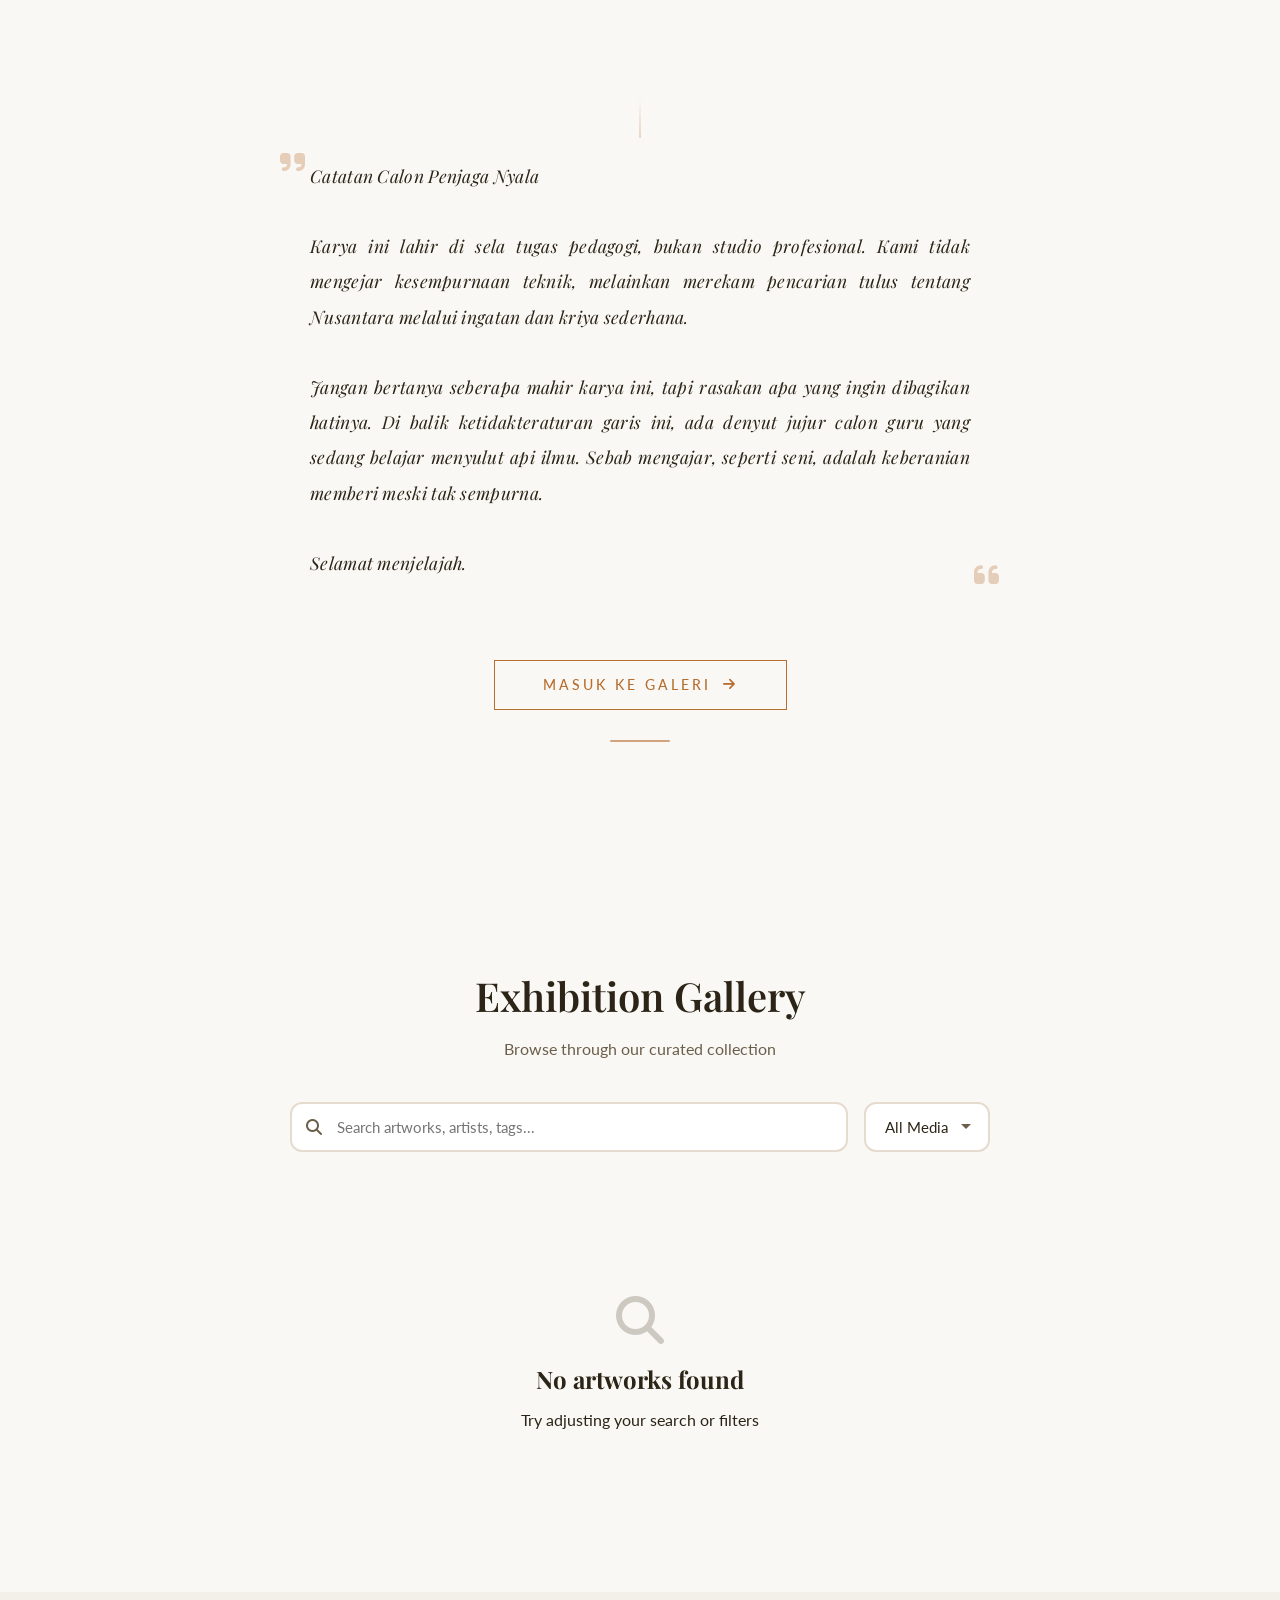
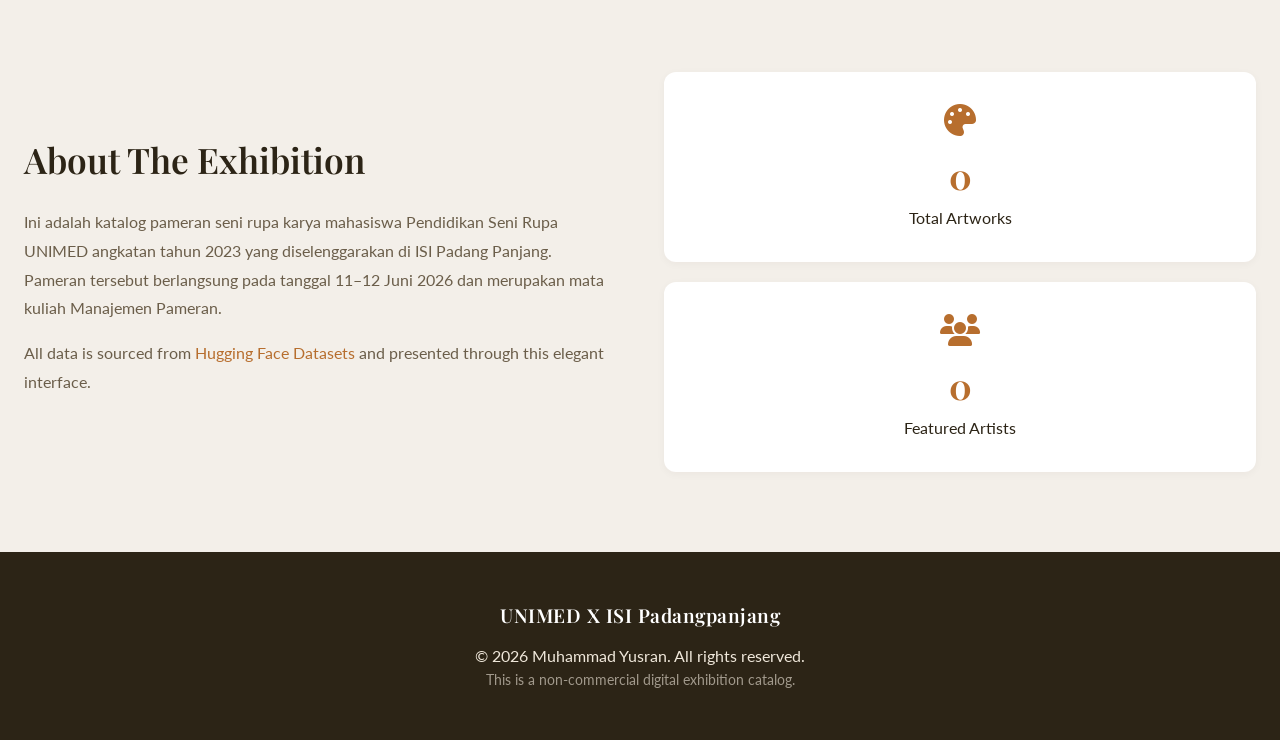
==== index.html @ a600dabd "Update About The Exhibition paragraph" ====
<!DOCTYPE html>
<html lang="id">
<head>
    <meta charset="UTF-8">
    <meta name="viewport" content="width=device-width, initial-scale=1.0">
    <title>Pameran Lukisan — TheKatalog</title>
    <link rel="preconnect" href="https://fonts.googleapis.com">
    <link rel="preconnect" href="https://fonts.gstatic.com" crossorigin>
    <link href="https://fonts.googleapis.com/css2?family=Playfair+Display:wght@400;600;700&family=Lato:wght@300;400;700&display=swap" rel="stylesheet">
    <link rel="stylesheet" href="style.css">
    <link rel="stylesheet" href="https://cdnjs.cloudflare.com/ajax/libs/font-awesome/6.4.0/css/all.min.css">
</head>
<body>
    <!-- Preloader -->
    <div id="preloader">
        <div class="preloader-inner">
            <div class="preloader-quote">
                <i class="fas fa-quote-right quote-icon"></i>
                <p class="preloader-text">Catatan Calon Penjaga Nyala<br><br>
                Karya ini lahir di sela tugas pedagogi, bukan studio profesional. Kami tidak mengejar kesempurnaan teknik, melainkan merekam pencarian tulus tentang Nusantara melalui ingatan dan kriya sederhana.<br><br>
                Jangan bertanya seberapa mahir karya ini, tapi rasakan apa yang ingin dibagikan hatinya. Di balik ketidakteraturan garis ini, ada denyut jujur calon guru yang sedang belajar menyulut api ilmu. Sebab mengajar, seperti seni, adalah keberanian memberi meski tak sempurna.<br><br>
                Selamat menjelajah.</p>
                <i class="fas fa-quote-left quote-icon" style="bottom: -10px; top: auto;"></i>
            </div>
            <button class="preloader-btn" onclick="document.getElementById('preloader').classList.add('fade-out'); setTimeout(() => document.getElementById('preloader').style.display='none', 800);">
                Masuk ke Galeri <i class="fas fa-arrow-right"></i>
            </button>
            <div class="preloader-line"></div>
        </div>
    </div>

    <!-- Navigation -->
    <nav id="navbar">
        <div class="nav-container">
            <div class="logo">
                <span class="logo-text">Katalog Pameran</span>
            </div>
            <div class="nav-links">
                <a href="#gallery" class="nav-link active">Gallery</a>
                <a href="#about" class="nav-link">About</a>
            </div>
        </div>
    </nav>

    <!-- Hero Section -->
    <header class="hero">
        <div class="hero-content">
            <p class="hero-subtitle">Manajemen Pameran UNIMED Angkatan 2023 ke ISI Padang Panjang</p>
            <h1 class="hero-title">Dari Tangan yang Berkarya, Lahir Rasa Nusantara yang Bercerita</h1>
            <p class="hero-description">PAMERAN SENI RUPA</p>
            <div class="hero-stats">
                <div class="hero-stat">
                    <span class="stat-number" id="heroTotal">39</span>
                    <span class="stat-label">Artworks</span>
                </div>
                <div class="hero-stat">
                    <span class="stat-number" id="heroArtists">39</span>
                    <span class="stat-label">Artists</span>
                </div>
            </div>
        </div>
        <div class="scroll-indicator">
            <span>Scroll to Explore</span>
            <i class="fas fa-chevron-down"></i>
        </div>
    </header>

    <!-- Controls Section -->
    <section class="controls-section" id="gallery">
        <div class="container">
            <div class="section-header">
                <h2>Exhibition Gallery</h2>
                <p>Browse through our curated collection</p>
            </div>
            <div class="controls">
                <div class="search-wrapper">
                    <i class="fas fa-search"></i>
                    <input type="text" id="searchInput" placeholder="Search artworks, artists, tags...">
                </div>
                <select id="mediumFilter" class="filter-select">
                    <option value="">All Media</option>
                </select>
            </div>
        </div>
    </section>

    <!-- Gallery Grid -->
    <section class="gallery-section">
        <div class="container">
            <div id="artworkGrid" class="gallery-grid"></div>
            <div id="emptyState" class="empty-state" style="display: none;">
                <i class="fas fa-search"></i>
                <h3>No artworks found</h3>
                <p>Try adjusting your search or filters</p>
            </div>
        </div>
    </section>

    <!-- Modal -->
    <div id="artworkModal" class="modal">
        <div class="modal-inner">
            <button class="modal-close" aria-label="Close modal">
                <i class="fas fa-times"></i>
            </button>
            <div id="modalBody" class="modal-body"></div>
        </div>
    </div>

    <!-- Artist Photo Preview -->
    <div id="artistPhotoModal" class="modal" onclick="closeArtistPhoto()">
        <div class="artist-photo-modal-inner" onclick="event.stopPropagation()">
            <button class="modal-close" onclick="closeArtistPhoto()" aria-label="Close">
                <i class="fas fa-times"></i>
            </button>
            <img id="artistPhotoFull" src="" alt="">
            <p id="artistPhotoName"></p>
        </div>
    </div>

    <!-- About Section -->
    <section id="about" class="about-section">
        <div class="container">
            <div class="about-grid">
                <div class="about-content">
                    <h2>About The Exhibition</h2>
                    <p>Ini adalah katalog pameran seni rupa karya mahasiswa Pendidikan Seni Rupa UNIMED angkatan tahun 2023 yang diselenggarakan di ISI Padang Panjang. Pameran tersebut berlangsung pada tanggal 11–12 Juni 2026 dan merupakan mata kuliah Manajemen Pameran.</p>
                    <p>All data is sourced from <a href="https://huggingface.co/datasets/l0r3ntz/pameran-lukisan" target="_blank">Hugging Face Datasets</a> and presented through this elegant interface.</p>
                </div>
                <div class="about-stats">
                    <div class="about-stat-card">
                        <i class="fas fa-palette"></i>
                        <h3 id="aboutTotal">39</h3>
                        <p>Total Artworks</p>
                    </div>
                    <div class="about-stat-card">
                        <i class="fas fa-users"></i>
                        <h3 id="aboutArtists">39</h3>
                        <p>Featured Artists</p>
                    </div>
                </div>
            </div>
        </div>
    </section>

    <!-- Footer -->
    <footer>
        <div class="container">
            <div class="footer-content">
                <span class="logo-text">UNIMED X ISI Padangpanjang</span>
                <p>&copy; 2026 Muhammad Yusran. All rights reserved.</p>
                <p class="footer-note">This is a non-commercial digital exhibition catalog.</p>
            </div>
        </div>
    </footer>

    <script src="script.js"></script>
</body>
</html>
---- style.css ----
/* ===== THE KATALOG - ELEGANT ART GALLERY DESIGN ===== */

:root {
    --bg: #faf8f5;
    --surface: #ffffff;
    --surface-elevated: #f3efe9;
    --text-primary: #2c2416;
    --text-secondary: #6b5e4a;
    --accent: #b76e2e;
    --accent-light: #d4945c;
    --accent-soft: rgba(183, 110, 46, 0.08);
    --border: #e5dbcf;
    --border-light: #f0e8db;
    --shadow-sm: 0 2px 8px rgba(44, 36, 22, 0.04);
    --shadow-md: 0 8px 24px rgba(44, 36, 22, 0.06);
    --shadow-lg: 0 16px 40px rgba(44, 36, 22, 0.1);
    --radius-sm: 0.5rem;
    --radius-md: 0.75rem;
    --radius-lg: 1.25rem;
    --font-display: 'Playfair Display', 'Georgia', serif;
    --font-body: 'Lato', 'Helvetica Neue', sans-serif;
    --transition: 0.3s cubic-bezier(0.4, 0, 0.2, 1);
}

* {
    margin: 0;
    padding: 0;
    box-sizing: border-box;
}

html {
    scroll-behavior: smooth;
}

body {
    font-family: var(--font-body);
    background: var(--bg);
    color: var(--text-primary);
    line-height: 1.6;
    -webkit-font-smoothing: antialiased;
}

.container {
    max-width: 1280px;
    margin: 0 auto;
    padding: 0 1.5rem;
}

/* PRELOADER */
#preloader {
    position: fixed;
    inset: 0;
    background: var(--bg);
    z-index: 10000;
    display: flex;
    align-items: center;
    justify-content: center;
    transition: opacity 0.8s cubic-bezier(0.4, 0, 0.2, 1);
    padding: 2rem;
}

.preloader-inner {
    text-align: center;
    max-width: 700px;
    position: relative;
}

.preloader-inner::before {
    content: '';
    position: absolute;
    top: -60px;
    left: 50%;
    transform: translateX(-50%);
    width: 1px;
    height: 40px;
    background: linear-gradient(to bottom, transparent, var(--accent));
    opacity: 0.5;
}

.preloader-quote {
    position: relative;
    margin-bottom: 40px;
    padding: 0 20px;
}

.quote-icon {
    font-size: 1.8rem;
    color: var(--accent);
    opacity: 0.3;
    position: absolute;
    top: -10px;
}

.quote-icon:first-child {
    left: -10px;
}

.quote-icon:last-child {
    right: -10px;
}

.preloader-text {
    font-family: var(--font-display);
    font-size: 1.1rem;
    line-height: 2;
    color: var(--text-primary);
    font-weight: 400;
    font-style: italic;
    opacity: 0;
    animation: fadeInText 1.5s ease forwards;
    text-align: justify;
    letter-spacing: 0.3px;
}

@keyframes fadeInText {
    0% {
        opacity: 0;
        transform: translateY(20px);
    }
    100% {
        opacity: 1;
        transform: translateY(0);
    }
}

.preloader-btn {
    margin-top: 40px;
    padding: 16px 48px;
    background: transparent;
    border: 1.5px solid var(--accent);
    color: var(--accent);
    font-family: var(--font-body);
    font-size: 0.85rem;
    letter-spacing: 3px;
    text-transform: uppercase;
    cursor: pointer;
    display: inline-flex;
    align-items: center;
    gap: 12px;
    transition: all 0.5s cubic-bezier(0.4, 0, 0.2, 1);
    position: relative;
    overflow: hidden;
    font-weight: 500;
}

.preloader-btn::before {
    content: '';
    position: absolute;
    top: 0;
    left: -100%;
    width: 100%;
    height: 100%;
    background: var(--accent);
    transition: left 0.5s ease;
    z-index: -1;
}

.preloader-btn:hover {
    color: white;
    border-color: var(--accent);
}

.preloader-btn:hover::before {
    left: 0;
}

.preloader-btn i {
    transition: transform 0.4s ease;
}

.preloader-btn:hover i {
    transform: translateX(6px);
}

.preloader-line {
    width: 60px;
    height: 2px;
    background: var(--accent);
    margin: 30px auto 0;
    opacity: 0;
    animation: fadeInLine 1.5s ease 0.5s forwards;
    border-radius: 2px;
}

@keyframes fadeInLine {
    0% {
        opacity: 0;
        width: 0;
    }
    100% {
        opacity: 0.6;
        width: 60px;
    }
}

#preloader.fade-out {
    opacity: 0;
    pointer-events: none;
}

/* NAVIGATION */
#navbar {
    position: fixed;
    top: 0;
    left: 0;
    right: 0;
    z-index: 1000;
    padding: 1.25rem 0;
    transition: all 0.4s ease;
    background: transparent;
}

#navbar.scrolled {
    background: rgba(250, 248, 245, 0.95);
    backdrop-filter: blur(16px);
    box-shadow: var(--shadow-sm);
    border-bottom: 1px solid var(--border-light);
    padding: 0.75rem 0;
}

.nav-container {
    display: flex;
    justify-content: space-between;
    align-items: center;
    max-width: 1280px;
    margin: 0 auto;
    padding: 0 1.5rem;
}

.logo-text {
    font-family: var(--font-display);
    font-size: 1.4rem;
    font-weight: 600;
    color: var(--text-primary);
    letter-spacing: 0.5px;
}

.nav-links {
    display: flex;
    gap: 2.5rem;
    align-items: center;
}

.nav-link {
    color: var(--text-secondary);
    text-decoration: none;
    font-size: 0.9rem;
    font-weight: 500;
    transition: var(--transition);
    position: relative;
    padding: 0.25rem 0;
}

.nav-link::after {
    content: '';
    position: absolute;
    bottom: -4px;
    left: 0;
    width: 0;
    height: 2px;
    background: var(--accent);
    transition: width 0.3s ease;
    border-radius: 2px;
}

.nav-link:hover,
.nav-link.active {
    color: var(--accent);
}

.nav-link:hover::after,
.nav-link.active::after {
    width: 100%;
}

/* HERO */
.hero {
    min-height: 100vh;
    display: flex;
    align-items: center;
    justify-content: center;
    text-align: center;
    background: linear-gradient(135deg, #faf8f5 0%, #f3efe9 100%);
    position: relative;
    overflow: hidden;
    padding-top: 5rem;
    padding-bottom: 4rem;
}

.hero::before {
    content: '';
    position: absolute;
    top: -20%;
    right: -10%;
    width: 500px;
    height: 500px;
    background: radial-gradient(circle, rgba(183, 110, 46, 0.06) 0%, transparent 70%);
    border-radius: 50%;
}

.hero::after {
    content: '';
    position: absolute;
    bottom: -15%;
    left: -5%;
    width: 400px;
    height: 400px;
    background: radial-gradient(circle, rgba(183, 110, 46, 0.04) 0%, transparent 70%);
    border-radius: 50%;
}

.hero-content {
    position: relative;
    z-index: 2;
    max-width: 800px;
    padding: 2rem;
}

.hero-subtitle {
    font-size: 0.85rem;
    letter-spacing: 4px;
    text-transform: uppercase;
    color: var(--accent);
    margin-bottom: 1.5rem;
    font-weight: 600;
    line-height: 1.6;
}

.hero-title {
    font-family: var(--font-display);
    font-size: clamp(3rem, 7vw, 5.5rem);
    font-weight: 700;
    color: var(--text-primary);
    line-height: 1.15;
    margin-bottom: 1.5rem;
    letter-spacing: -1px;
}

.hero-description {
    font-size: 1.15rem;
    color: var(--text-secondary);
    margin-bottom: 3rem;
    line-height: 1.8;
    font-weight: 400;
}

.hero-stats {
    display: flex;
    justify-content: center;
    gap: 5rem;
}

.hero-stat {
    text-align: center;
}

.stat-number {
    display: block;
    font-family: var(--font-display);
    font-size: 2.8rem;
    font-weight: 700;
    color: var(--accent);
    line-height: 1;
    margin-bottom: 0.5rem;
}

.stat-label {
    font-size: 0.8rem;
    letter-spacing: 2px;
    text-transform: uppercase;
    color: var(--text-secondary);
    font-weight: 500;
}

.scroll-indicator {
    position: absolute;
    bottom: 2rem;
    left: 50%;
    transform: translateX(-50%);
    display: flex;
    flex-direction: column;
    align-items: center;
    gap: 0.5rem;
    color: var(--text-secondary);
    font-size: 0.8rem;
    letter-spacing: 2px;
    z-index: 2;
}

.scroll-indicator i {
    animation: bounce 2s infinite;
}

@keyframes bounce {
    0%, 20%, 50%, 80%, 100% { transform: translateY(0); }
    40% { transform: translateY(-8px); }
    60% { transform: translateY(-4px); }
}

/* CONTROLS */
.controls-section {
    padding: 4rem 0 2rem;
}

.section-header {
    text-align: center;
    margin-bottom: 2.5rem;
}

.section-header h2 {
    font-family: var(--font-display);
    font-size: 2.5rem;
    font-weight: 600;
    color: var(--text-primary);
    margin-bottom: 0.5rem;
}

.section-header p {
    color: var(--text-secondary);
    font-size: 1rem;
}

.controls {
    display: flex;
    gap: 1rem;
    justify-content: center;
    flex-wrap: wrap;
    max-width: 700px;
    margin: 0 auto;
}

.search-wrapper {
    position: relative;
    flex: 1;
    min-width: 250px;
}

.search-wrapper i {
    position: absolute;
    left: 1rem;
    top: 50%;
    transform: translateY(-50%);
    color: var(--text-secondary);
}

.search-wrapper input {
    width: 100%;
    padding: 0.9rem 1rem 0.9rem 2.8rem;
    background: var(--surface);
    border: 2px solid var(--border);
    border-radius: var(--radius-md);
    font-family: var(--font-body);
    font-size: 0.95rem;
    color: var(--text-primary);
    transition: var(--transition);
}

.search-wrapper input:focus {
    outline: none;
    border-color: var(--accent);
    box-shadow: 0 0 0 4px var(--accent-soft);
}

.filter-select {
    padding: 0.9rem 2.5rem 0.9rem 1.2rem;
    background: var(--surface);
    border: 2px solid var(--border);
    border-radius: var(--radius-md);
    font-family: var(--font-body);
    font-size: 0.95rem;
    color: var(--text-primary);
    cursor: pointer;
    transition: var(--transition);
    appearance: none;
    background-image: url("data:image/svg+xml,%3Csvg xmlns='http://www.w3.org/2000/svg' width='12' height='12' viewBox='0 0 12 12'%3E%3Cpath fill='%236b5e4a' d='M6 8L1 3h10z'/%3E%3C/svg%3E");
    background-repeat: no-repeat;
    background-position: right 1rem center;
}

.filter-select:focus {
    outline: none;
    border-color: var(--accent);
}

/* GALLERY */
.gallery-section {
    padding: 2rem 0 5rem;
}

.gallery-grid {
    display: grid;
    grid-template-columns: repeat(auto-fill, minmax(300px, 1fr));
    gap: 2rem;
    align-items: start;
}

.artwork-card {
    background: var(--surface);
    border-radius: var(--radius-lg);
    overflow: hidden;
    box-shadow: var(--shadow-sm);
    transition: var(--transition);
    cursor: pointer;
    border: 1px solid var(--border-light);
}

.artwork-card:hover {
    transform: translateY(-6px);
    box-shadow: var(--shadow-lg);
}

.card-image {
    background: #f3efe9;
    overflow: hidden;
}

.card-image img {
    width: 100%;
    height: auto;
    display: block;
    transition: transform 0.5s ease;
}

.artwork-card:hover .card-image img {
    transform: scale(1.05);
}

.card-image-placeholder {
    width: 100%;
    min-height: 200px;
    display: flex;
    align-items: center;
    justify-content: center;
    font-family: var(--font-display);
    font-size: 3rem;
    color: var(--text-secondary);
    opacity: 0.25;
}

.card-content {
    padding: 1.5rem;
}

.card-content h3 {
    font-family: var(--font-display);
    font-size: 1.25rem;
    font-weight: 600;
    margin-bottom: 0.5rem;
    color: var(--text-primary);
}

.card-artist {
    display: flex;
    align-items: center;
    gap: 0.75rem;
    color: var(--accent);
    font-weight: 500;
    font-size: 0.9rem;
    margin-bottom: 0.75rem;
}

.artist-photo-small {
    width: 32px;
    height: 32px;
    border-radius: 50%;
    object-fit: cover;
    border: 2px solid var(--accent);
    flex-shrink: 0;
    cursor: pointer;
    transition: transform 0.2s ease;
}

.artist-photo-small:hover {
    transform: scale(1.15);
}

.artist-photo-placeholder-small {
    width: 32px;
    height: 32px;
    border-radius: 50%;
    background: var(--accent);
    color: white;
    display: flex;
    align-items: center;
    justify-content: center;
    font-size: 0.8rem;
    font-weight: 700;
    flex-shrink: 0;
}

/* MODAL ARTIST */
.modal-artist {
    display: flex;
    align-items: center;
    gap: 0.75rem;
}

.card-meta {
    display: flex;
    gap: 1rem;
    flex-wrap: wrap;
    font-size: 0.85rem;
    color: var(--text-secondary);
    margin-bottom: 0.75rem;
}

.card-meta span {
    display: flex;
    align-items: center;
    gap: 0.35rem;
}

.card-tags {
    display: flex;
    flex-wrap: wrap;
    gap: 0.5rem;
}

.tag {
    background: var(--accent-soft);
    color: var(--accent);
    padding: 0.25rem 0.75rem;
    border-radius: 2rem;
    font-size: 0.75rem;
    font-weight: 600;
    letter-spacing: 0.5px;
}

/* EMPTY STATE */
.empty-state {
    text-align: center;
    padding: 5rem 2rem;
    grid-column: 1 / -1;
}

.empty-state i {
    font-size: 3rem;
    color: var(--text-secondary);
    opacity: 0.3;
    margin-bottom: 1rem;
}

.empty-state h3 {
    font-family: var(--font-display);
    font-size: 1.5rem;
    color: var(--text-primary);
    margin-bottom: 0.5rem;
}

/* MODAL */
.modal {
    position: fixed;
    inset: 0;
    background: rgba(0,0,0,0.6);
    backdrop-filter: blur(8px);
    z-index: 10001;
    display: flex;
    align-items: center;
    justify-content: center;
    padding: 1.5rem;
    opacity: 0;
    visibility: hidden;
    transition: all 0.3s ease;
}

.modal.active {
    opacity: 1;
    visibility: visible;
}

.modal-inner {
    background: var(--surface);
    border-radius: var(--radius-lg);
    max-width: 700px;
    width: 100%;
    max-height: 85vh;
    overflow-y: auto;
    box-shadow: var(--shadow-lg);
    position: relative;
}

.modal-close {
    position: sticky;
    top: 1rem;
    float: right;
    margin-right: 1rem;
    width: 40px;
    height: 40px;
    background: var(--surface);
    border: 1px solid var(--border);
    border-radius: 50%;
    display: flex;
    align-items: center;
    justify-content: center;
    cursor: pointer;
    z-index: 10;
    transition: var(--transition);
    color: var(--text-primary);
}

.modal-close:hover {
    background: var(--accent);
    color: white;
    border-color: var(--accent);
}

.modal-image {
    width: 100%;
    max-height: 70vh;
    object-fit: contain;
    display: block;
}

.modal-details {
    padding: 2rem;
}

.modal-details h2 {
    font-family: var(--font-display);
    font-size: 2rem;
    font-weight: 600;
    margin-bottom: 1.5rem;
}

.detail-grid {
    display: grid;
    grid-template-columns: 1fr 1fr;
    gap: 1.25rem;
    margin-bottom: 1.5rem;
}

.detail-label {
    font-size: 0.7rem;
    text-transform: uppercase;
    letter-spacing: 2px;
    color: var(--text-secondary);
    margin-bottom: 0.25rem;
}

.detail-value {
    font-weight: 500;
    display: flex;
    align-items: center;
    gap: 0.75rem;
}

.modal-artist-photo {
    width: 48px;
    height: 48px;
    border-radius: 50%;
    object-fit: cover;
    border: 3px solid var(--accent);
    flex-shrink: 0;
    cursor: pointer;
    transition: transform 0.2s ease;
}

.modal-artist-photo:hover {
    transform: scale(1.1);
}

.modal-artist-photo-placeholder {
    width: 48px;
    height: 48px;
    border-radius: 50%;
    background: var(--accent);
    color: white;
    display: flex;
    align-items: center;
    justify-content: center;
    font-size: 1.2rem;
    font-weight: 700;
    flex-shrink: 0;
}

.detail-tags {
    display: flex;
    flex-wrap: wrap;
    gap: 0.5rem;
    margin-bottom: 1.5rem;
}

.description-section {
    background: var(--bg);
    padding: 1.5rem;
    border-radius: var(--radius-md);
    border-left: 4px solid var(--accent);
}

.description-section h3 {
    font-family: var(--font-display);
    margin-bottom: 0.75rem;
    display: flex;
    align-items: center;
    gap: 0.5rem;
}

/* ARTIST PHOTO PREVIEW MODAL */
.artist-photo-modal-inner {
    background: var(--surface);
    border-radius: var(--radius-lg);
    max-width: 450px;
    width: 100%;
    box-shadow: var(--shadow-lg);
    position: relative;
    padding: 2rem;
    text-align: center;
}

.artist-photo-modal-inner img {
    width: 100%;
    max-height: 55vh;
    object-fit: contain;
    border-radius: var(--radius-md);
    cursor: default;
}

.artist-photo-modal-inner .modal-close {
    position: absolute;
    top: 0.75rem;
    right: 0.75rem;
    float: none;
}

#artistPhotoName {
    margin-top: 1rem;
    font-family: var(--font-display);
    font-size: 1.1rem;
    color: var(--text-primary);
    font-weight: 600;
}

/* ABOUT */
.about-section {
    padding: 5rem 0;
    background: var(--surface-elevated);
}

.about-grid {
    display: grid;
    grid-template-columns: 1fr 1fr;
    gap: 3rem;
    align-items: center;
}

.about-content h2 {
    font-family: var(--font-display);
    font-size: 2.2rem;
    font-weight: 600;
    margin-bottom: 1.25rem;
}

.about-content p {
    color: var(--text-secondary);
    margin-bottom: 1rem;
    line-height: 1.8;
}

.about-content a {
    color: var(--accent);
    text-decoration: none;
}

.about-content a:hover {
    text-decoration: underline;
}

.about-stats {
    display: flex;
    flex-direction: column;
    gap: 1.25rem;
}

.about-stat-card {
    background: var(--surface);
    padding: 2rem;
    border-radius: var(--radius-md);
    text-align: center;
    box-shadow: var(--shadow-sm);
    transition: var(--transition);
}

.about-stat-card:hover {
    box-shadow: var(--shadow-md);
    transform: translateY(-2px);
}

.about-stat-card i {
    font-size: 2rem;
    color: var(--accent);
    margin-bottom: 0.75rem;
}

.about-stat-card h3 {
    font-family: var(--font-display);
    font-size: 2.2rem;
    font-weight: 700;
    color: var(--accent);
}

/* FOOTER */
footer {
    background: var(--text-primary);
    color: #f0e8db;
    padding: 3rem 0;
    text-align: center;
}

.footer-content .logo-text {
    color: white;
    font-size: 1.2rem;
    margin-bottom: 0.75rem;
    display: inline-block;
}

.footer-note {
    opacity: 0.6;
    font-size: 0.9rem;
}

/* RESPONSIVE */
@media (max-width: 768px) {
    .hero {
        padding-top: 6rem;
        padding-bottom: 5rem;
        min-height: 100vh;
    }

    .hero-content {
        padding: 1.5rem;
    }

    .hero-subtitle {
        font-size: 0.75rem;
        letter-spacing: 3px;
        margin-bottom: 1.25rem;
        line-height: 1.7;
        padding: 0 0.5rem;
    }

    .hero-title {
        font-size: 2.5rem;
        margin-bottom: 1rem;
    }

    .hero-description {
        font-size: 1rem;
        margin-bottom: 2rem;
        line-height: 1.7;
    }

    .hero-stats {
        gap: 2rem;
        flex-direction: column;
        align-items: center;
    }

    .stat-number {
        font-size: 2.2rem;
    }

    .about-grid,
    .detail-grid {
        grid-template-columns: 1fr;
    }

    .gallery-grid {
        grid-template-columns: 1fr;
        gap: 1.5rem;
    }

    .preloader-text {
        font-size: 0.9rem;
        line-height: 1.7;
    }

    .modal-artist-photo {
        width: 40px;
        height: 40px;
    }

    .nav-links {
        gap: 1.5rem;
    }

    .logo-text {
        font-size: 1.2rem;
    }

    .scroll-indicator {
        bottom: 1.5rem;
    }

    .controls-section {
        padding: 3rem 0 1.5rem;
    }

    .section-header h2 {
        font-size: 2rem;
    }
}

@media (max-width: 480px) {
    .hero {
        padding-top: 5.5rem;
        padding-bottom: 4.5rem;
    }

    .hero-content {
        padding: 1rem;
    }

    .hero-subtitle {
        font-size: 0.7rem;
        letter-spacing: 2px;
        line-height: 1.6;
        padding: 0;
    }

    .hero-title {
        font-size: 2rem;
    }

    .hero-description {
        font-size: 0.9rem;
        padding: 0 0.5rem;
    }

    .stat-number {
        font-size: 2rem;
    }

    .stat-label {
        font-size: 0.7rem;
        letter-spacing: 1.5px;
    }

    .card-content {
        padding: 1.25rem;
    }

    .card-content h3 {
        font-size: 1.1rem;
    }

    .modal-details {
        padding: 1.5rem;
    }

    .modal-details h2 {
        font-size: 1.5rem;
    }

    .preloader-text {
        font-size: 0.85rem;
        line-height: 1.6;
    }

    .preloader-btn {
        padding: 14px 36px;
        font-size: 0.8rem;
        letter-spacing: 2px;
    }
}
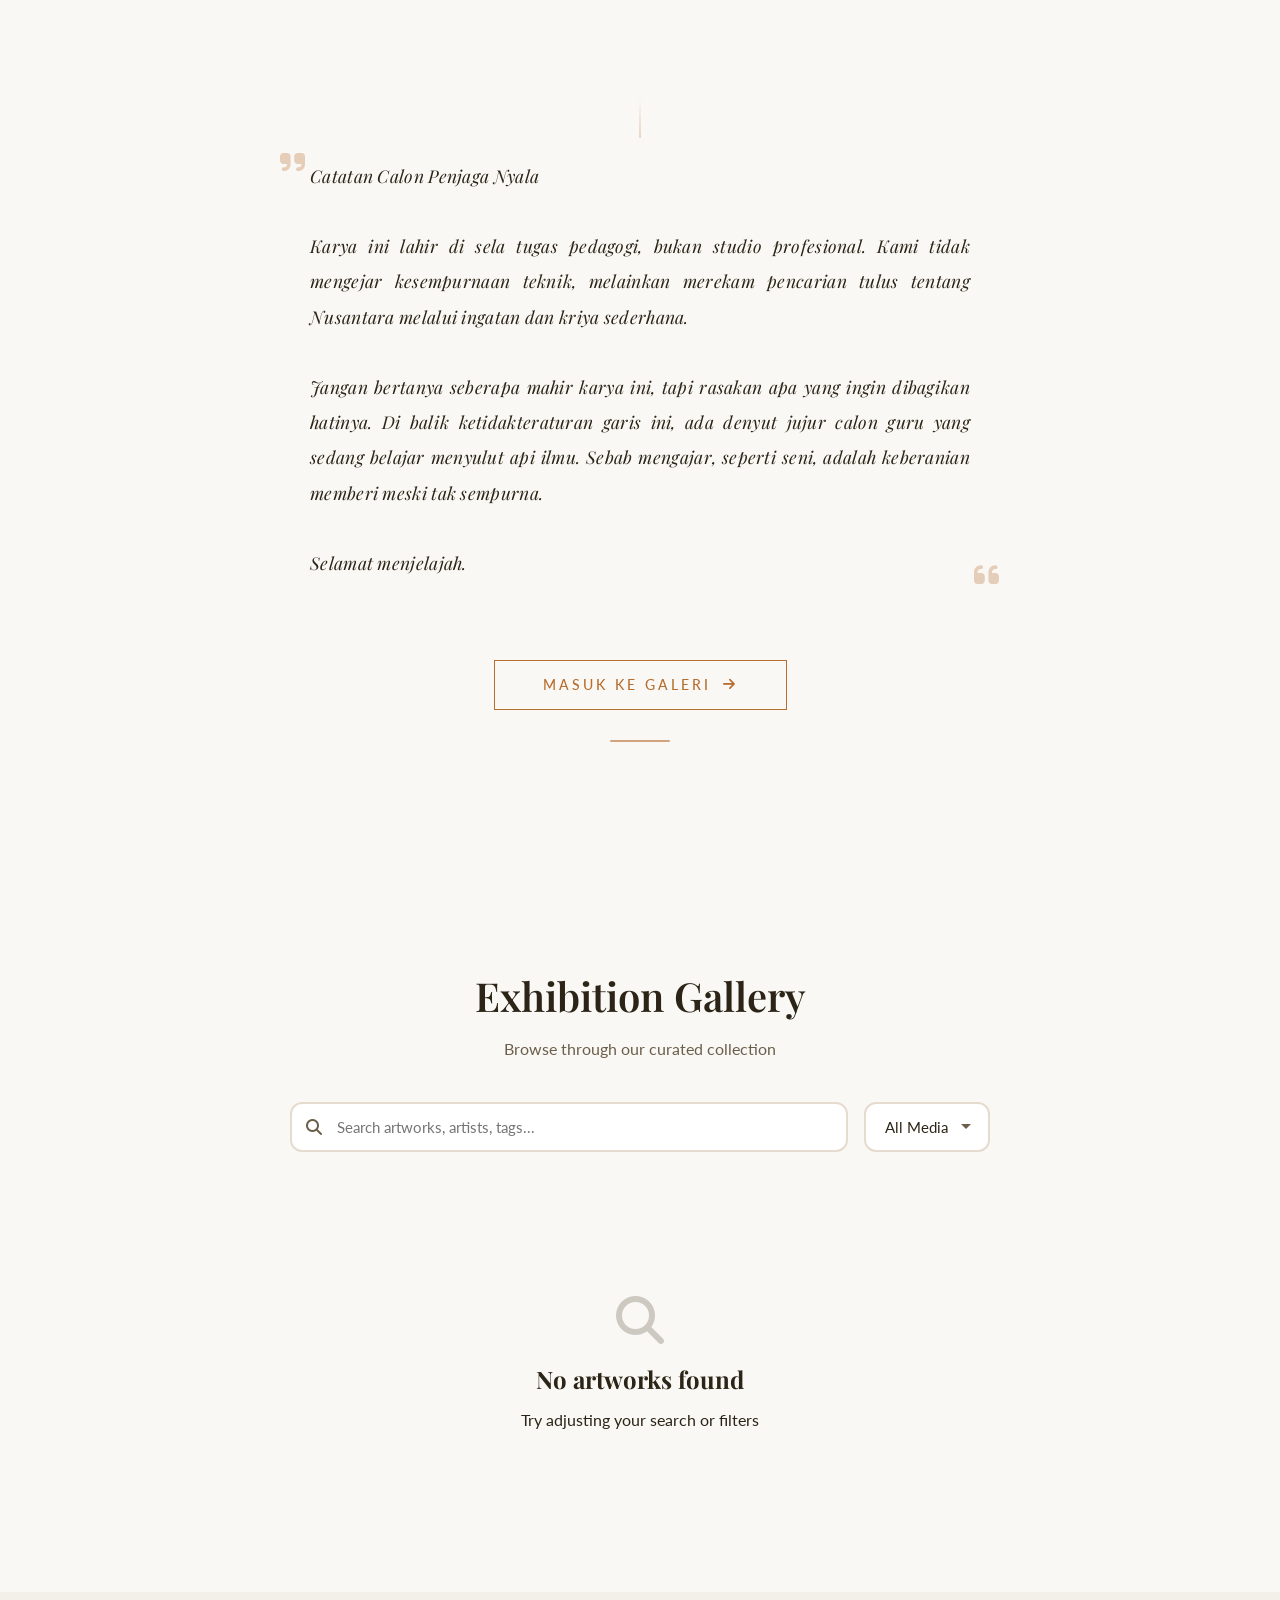
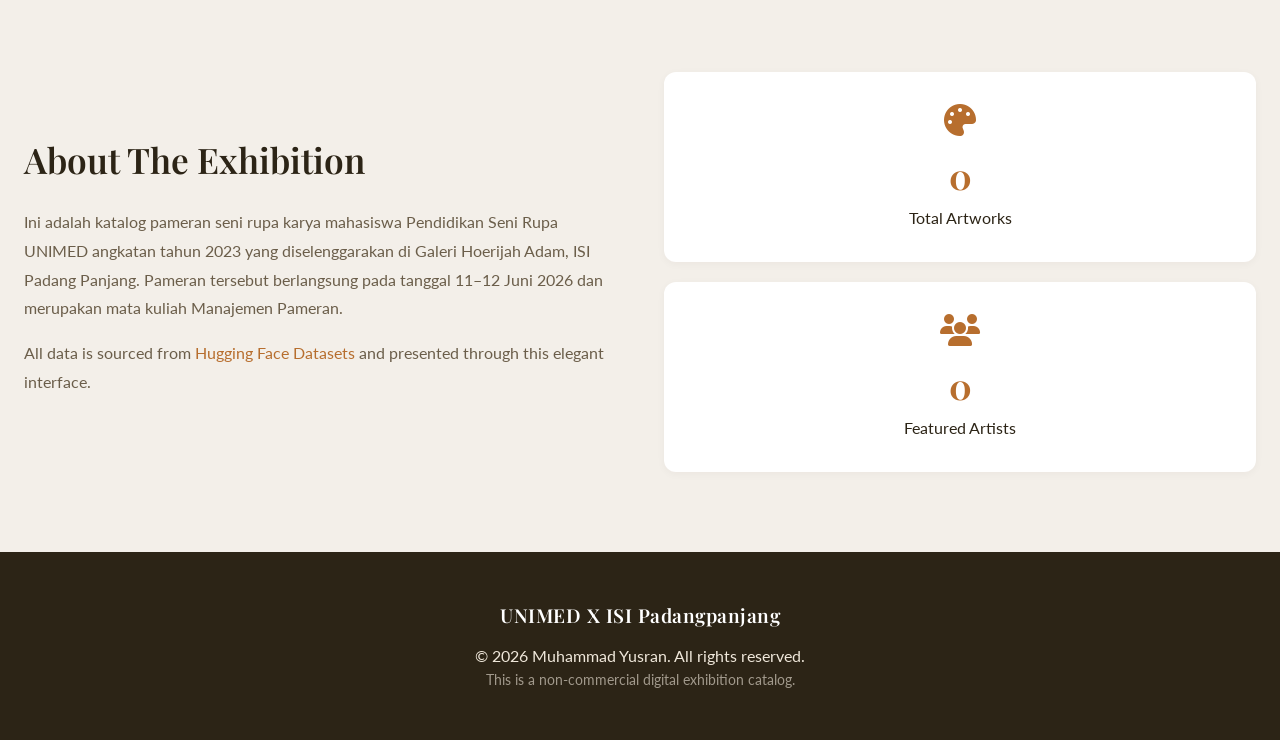
==== commit c6988ace: "add venue: Galeri Hoerijah Adam, ISI Padang Panjang" ====
--- a/index.html
+++ b/index.html
@@ -7,6 +7,7 @@
     <link rel="preconnect" href="https://fonts.googleapis.com">
     <link rel="preconnect" href="https://fonts.gstatic.com" crossorigin>
     <link href="https://fonts.googleapis.com/css2?family=Playfair+Display:wght@400;600;700&family=Lato:wght@300;400;700&display=swap" rel="stylesheet">
+    <link rel="icon" type="image/png" href="favicon.png">
     <link rel="stylesheet" href="style.css">
     <link rel="stylesheet" href="https://cdnjs.cloudflare.com/ajax/libs/font-awesome/6.4.0/css/all.min.css">
 </head>
@@ -123,7 +124,7 @@
             <div class="about-grid">
                 <div class="about-content">
                     <h2>About The Exhibition</h2>
-                    <p>Ini adalah katalog pameran seni rupa karya mahasiswa Pendidikan Seni Rupa UNIMED angkatan tahun 2023 yang diselenggarakan di ISI Padang Panjang. Pameran tersebut berlangsung pada tanggal 11–12 Juni 2026 dan merupakan mata kuliah Manajemen Pameran.</p>
+                    <p>Ini adalah katalog pameran seni rupa karya mahasiswa Pendidikan Seni Rupa UNIMED angkatan tahun 2023 yang diselenggarakan di Galeri Hoerijah Adam, ISI Padang Panjang. Pameran tersebut berlangsung pada tanggal 11–12 Juni 2026 dan merupakan mata kuliah Manajemen Pameran.</p>
                     <p>All data is sourced from <a href="https://huggingface.co/datasets/l0r3ntz/pameran-lukisan" target="_blank">Hugging Face Datasets</a> and presented through this elegant interface.</p>
                 </div>
                 <div class="about-stats">
--- a/style.css
+++ b/style.css
@@ -488,10 +488,8 @@
 }
 
 .gallery-grid {
-    display: grid;
-    grid-template-columns: repeat(auto-fill, minmax(300px, 1fr));
-    gap: 2rem;
-    align-items: start;
+    columns: 3;
+    column-gap: 2rem;
 }
 
 .artwork-card {
@@ -502,6 +500,8 @@
     transition: var(--transition);
     cursor: pointer;
     border: 1px solid var(--border-light);
+    break-inside: avoid;
+    margin-bottom: 2rem;
 }
 
 .artwork-card:hover {
@@ -965,8 +965,12 @@
     }
 
     .gallery-grid {
-        grid-template-columns: 1fr;
-        gap: 1.5rem;
+        columns: 2;
+        column-gap: 1.5rem;
+    }
+
+    .artwork-card {
+        margin-bottom: 1.5rem;
     }
 
     .preloader-text {
@@ -1035,6 +1039,11 @@
         letter-spacing: 1.5px;
     }
 
+    .gallery-grid {
+        columns: 1;
+        column-gap: 0;
+    }
+
     .card-content {
         padding: 1.25rem;
     }
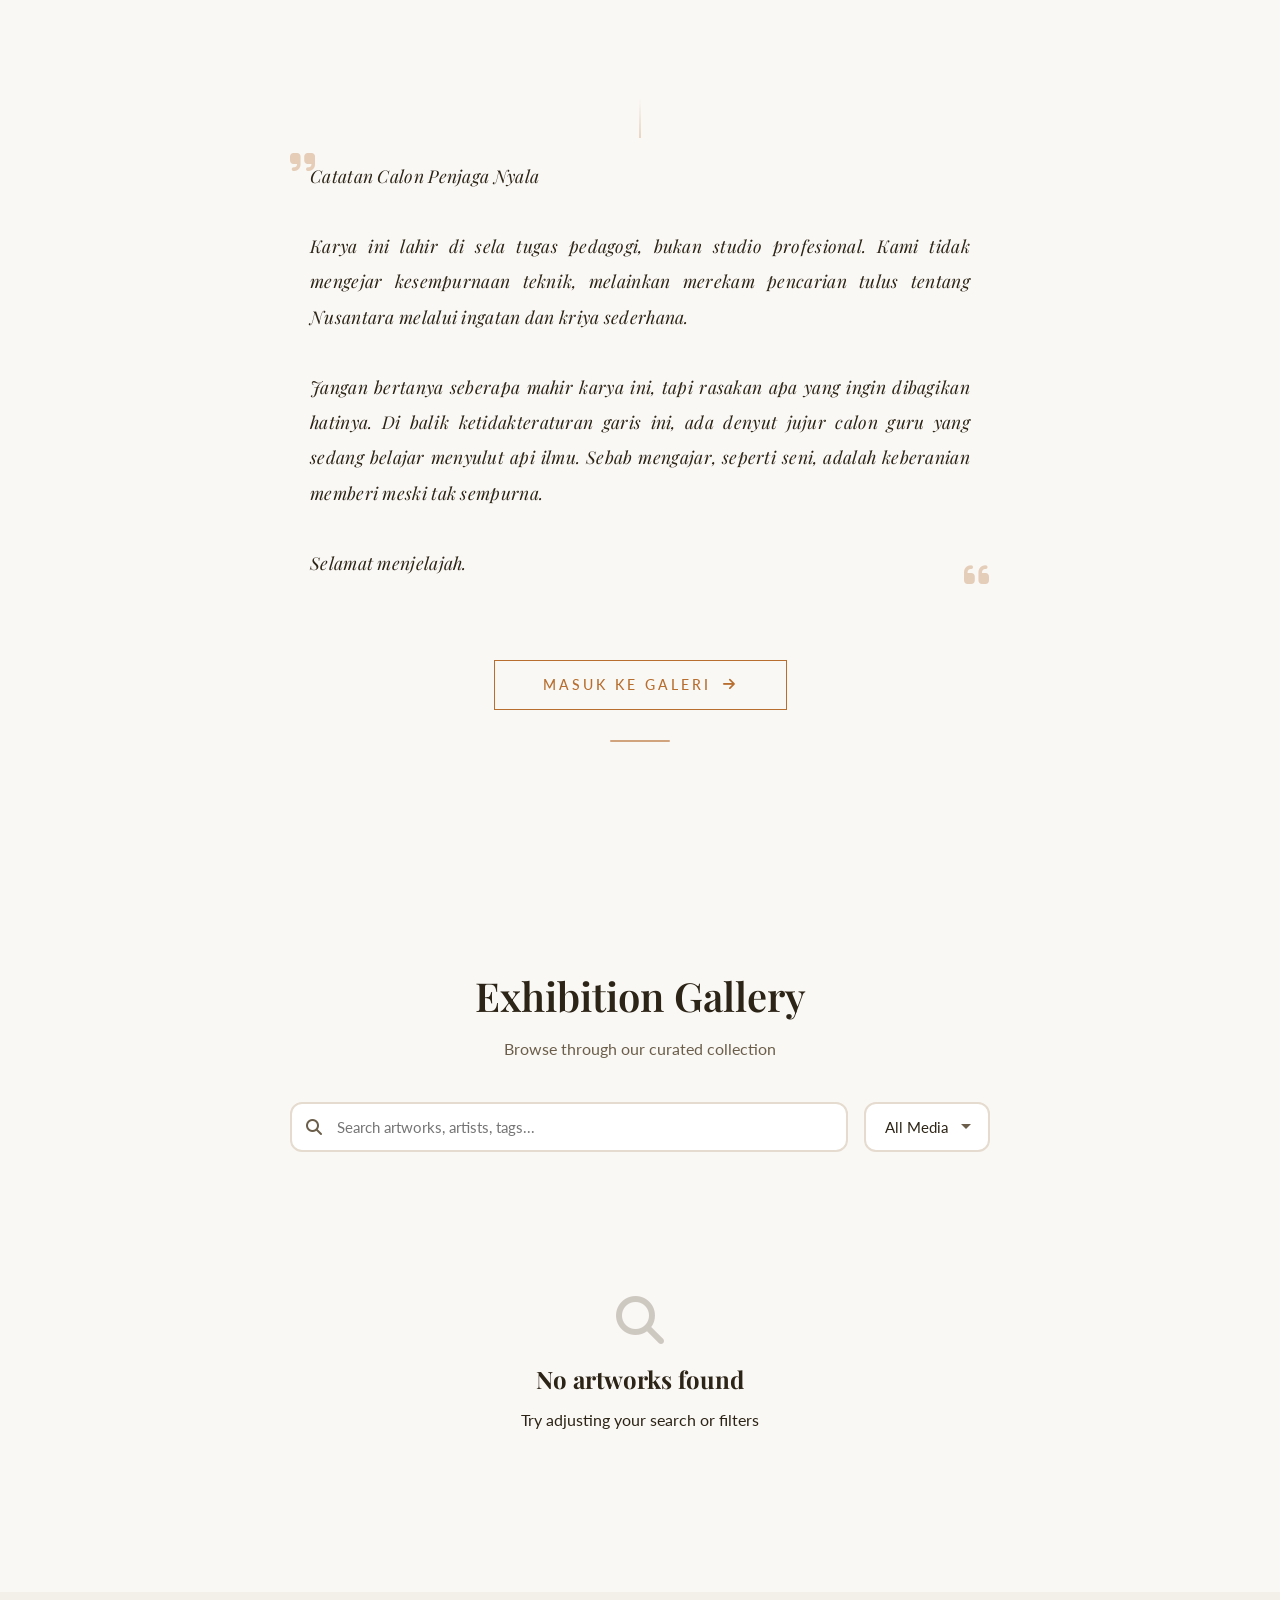
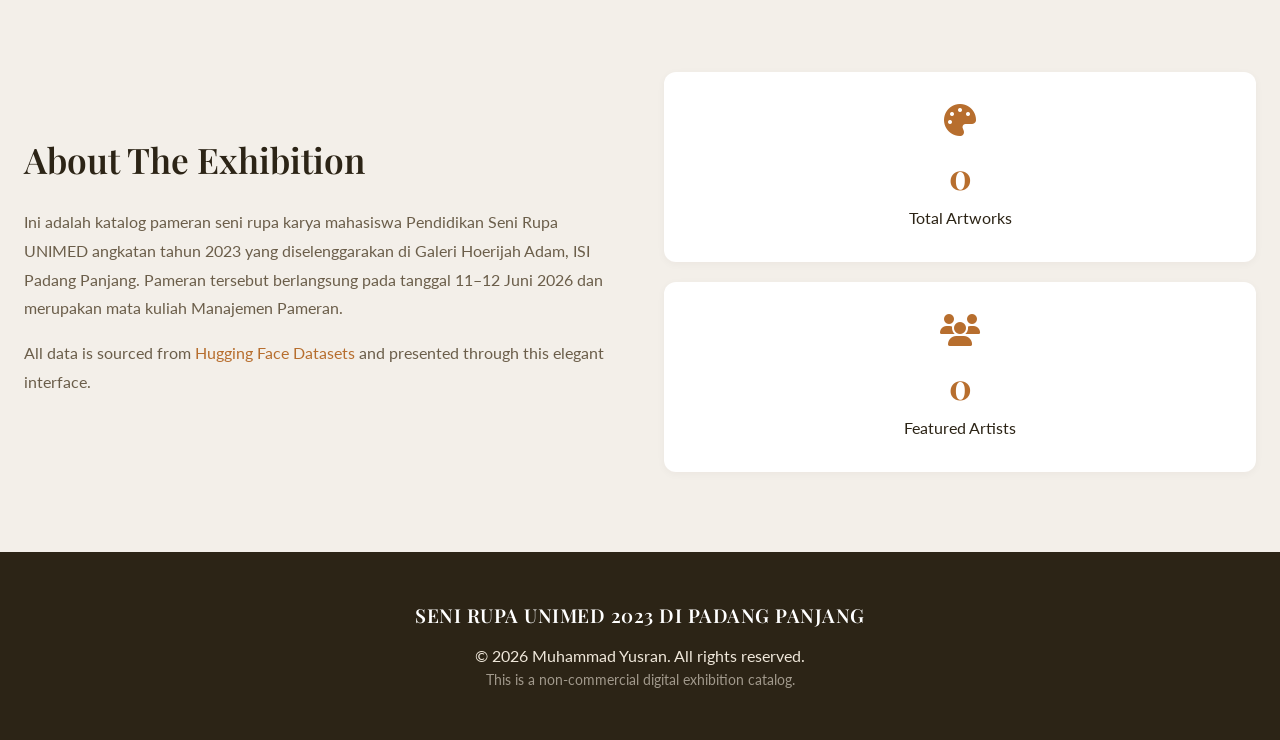
==== commit 929475b5: "fix: hero centering, scroll-indicator absolute, controls responsive (side by side at 768px, stacked " ====
--- a/index.html
+++ b/index.html
@@ -147,7 +147,7 @@
     <footer>
         <div class="container">
             <div class="footer-content">
-                <span class="logo-text">UNIMED X ISI Padangpanjang</span>
+                <span class="logo-text">SENI RUPA UNIMED 2023 DI PADANG PANJANG</span>
                 <p>&copy; 2026 Muhammad Yusran. All rights reserved.</p>
                 <p class="footer-note">This is a non-commercial digital exhibition catalog.</p>
             </div>
--- a/style.css
+++ b/style.css
@@ -30,6 +30,8 @@
 
 html {
     scroll-behavior: smooth;
+    overflow-x: hidden;
+    width: 100%;
 }
 
 body {
@@ -38,6 +40,8 @@
     color: var(--text-primary);
     line-height: 1.6;
     -webkit-font-smoothing: antialiased;
+    overflow-x: hidden;
+    width: 100%;
 }
 
 .container {
@@ -81,6 +85,7 @@
     position: relative;
     margin-bottom: 40px;
     padding: 0 20px;
+    max-width: 100%;
 }
 
 .quote-icon {
@@ -92,11 +97,11 @@
 }
 
 .quote-icon:first-child {
-    left: -10px;
+    left: 0;
 }
 
 .quote-icon:last-child {
-    right: -10px;
+    right: 0;
 }
 
 .preloader-text {
@@ -110,6 +115,9 @@
     animation: fadeInText 1.5s ease forwards;
     text-align: justify;
     letter-spacing: 0.3px;
+    max-width: 100%;
+    overflow-wrap: break-word;
+    word-break: break-word;
 }
 
 @keyframes fadeInText {
@@ -539,6 +547,8 @@
 
 .card-content {
     padding: 1.5rem;
+    overflow-wrap: break-word;
+    word-break: break-word;
 }
 
 .card-content h3 {
@@ -785,6 +795,8 @@
     padding: 1.5rem;
     border-radius: var(--radius-md);
     border-left: 4px solid var(--accent);
+    overflow-wrap: break-word;
+    word-break: break-word;
 }
 
 .description-section h3 {
@@ -920,43 +932,91 @@
 
 /* RESPONSIVE */
 @media (max-width: 768px) {
+    .container {
+        padding: 0 1rem;
+    }
+
+    .nav-container {
+        padding: 0 1rem;
+    }
+
     .hero {
-        padding-top: 6rem;
-        padding-bottom: 5rem;
-        min-height: 100vh;
+        padding: 5rem 0;
+        min-height: 100dvh;
+    }
+
+    .hero::before,
+    .hero::after {
+        display: none;
     }
 
     .hero-content {
-        padding: 1.5rem;
+        padding: 1.5rem 1rem;
     }
 
     .hero-subtitle {
         font-size: 0.75rem;
-        letter-spacing: 3px;
-        margin-bottom: 1.25rem;
-        line-height: 1.7;
-        padding: 0 0.5rem;
+        letter-spacing: 1.5px;
+        margin-bottom: 1rem;
+        line-height: 1.6;
+        padding: 0;
     }
 
     .hero-title {
-        font-size: 2.5rem;
+        font-size: 2.2rem;
         margin-bottom: 1rem;
     }
 
     .hero-description {
-        font-size: 1rem;
+        font-size: 0.95rem;
         margin-bottom: 2rem;
-        line-height: 1.7;
     }
 
     .hero-stats {
-        gap: 2rem;
+        gap: 1.5rem;
         flex-direction: column;
         align-items: center;
     }
 
     .stat-number {
-        font-size: 2.2rem;
+        font-size: 2rem;
+    }
+
+    .scroll-indicator {
+        bottom: 1.5rem;
+    }
+
+    .controls {
+        flex-direction: row;
+        align-items: center;
+        gap: 0.75rem;
+    }
+
+    .search-wrapper {
+        min-width: 0;
+        flex: 2;
+    }
+
+    .filter-select {
+        flex: 0 0 auto;
+        width: auto;
+    }
+
+    .gallery-grid {
+        columns: 2;
+        column-gap: 1rem;
+    }
+
+    .artwork-card {
+        margin-bottom: 1rem;
+    }
+
+    .card-content {
+        padding: 1.25rem;
+    }
+
+    .card-content h3 {
+        font-size: 1.1rem;
     }
 
     .about-grid,
@@ -964,13 +1024,35 @@
         grid-template-columns: 1fr;
     }
 
-    .gallery-grid {
-        columns: 2;
-        column-gap: 1.5rem;
-    }
-
-    .artwork-card {
-        margin-bottom: 1.5rem;
+    .about-section {
+        padding: 3rem 0;
+    }
+
+    .about-content h2 {
+        font-size: 1.8rem;
+    }
+
+    .modal-inner {
+        max-height: 90vh;
+    }
+
+    .modal-details {
+        padding: 1.5rem;
+    }
+
+    .modal-details h2 {
+        font-size: 1.6rem;
+    }
+
+    .modal-artist-photo {
+        width: 40px;
+        height: 40px;
+    }
+
+    .preloader-inner {
+        max-height: 85vh;
+        overflow-y: auto;
+        padding: 0 0.5rem;
     }
 
     .preloader-text {
@@ -978,9 +1060,8 @@
         line-height: 1.7;
     }
 
-    .modal-artist-photo {
-        width: 40px;
-        height: 40px;
+    .preloader-quote {
+        padding: 0 10px;
     }
 
     .nav-links {
@@ -991,52 +1072,97 @@
         font-size: 1.2rem;
     }
 
-    .scroll-indicator {
-        bottom: 1.5rem;
-    }
-
     .controls-section {
-        padding: 3rem 0 1.5rem;
+        padding: 2.5rem 0 1.5rem;
+    }
+
+    .section-header {
+        margin-bottom: 1.5rem;
     }
 
     .section-header h2 {
-        font-size: 2rem;
+        font-size: 1.8rem;
+    }
+
+    .section-header p {
+        font-size: 0.9rem;
+    }
+
+    .empty-state {
+        padding: 3rem 1rem;
+    }
+
+    .about-stats {
+        gap: 1rem;
+    }
+
+    .about-stat-card {
+        padding: 1.5rem;
+    }
+
+    .about-stat-card h3 {
+        font-size: 1.8rem;
+    }
+
+    footer {
+        padding: 2rem 0;
+    }
+
+    .footer-content .logo-text {
+        font-size: 1rem;
     }
 }
 
 @media (max-width: 480px) {
+    .container {
+        padding: 0 0.75rem;
+    }
+
+    .nav-container {
+        padding: 0 0.75rem;
+    }
+
+    #navbar {
+        padding: 0.75rem 0;
+    }
+
     .hero {
-        padding-top: 5.5rem;
-        padding-bottom: 4.5rem;
+        padding: 4rem 0;
+        min-height: 100dvh;
+    }
+
+    .hero::before,
+    .hero::after {
+        display: none;
     }
 
     .hero-content {
-        padding: 1rem;
+        padding: 1rem 0.5rem;
     }
 
     .hero-subtitle {
-        font-size: 0.7rem;
-        letter-spacing: 2px;
-        line-height: 1.6;
+        font-size: 0.65rem;
+        letter-spacing: 1px;
+        line-height: 1.5;
+    }
+
+    .hero-title {
+        font-size: 1.8rem;
+        letter-spacing: -0.5px;
+    }
+
+    .hero-description {
+        font-size: 0.85rem;
         padding: 0;
     }
 
-    .hero-title {
-        font-size: 2rem;
-    }
-
-    .hero-description {
-        font-size: 0.9rem;
-        padding: 0 0.5rem;
-    }
-
     .stat-number {
-        font-size: 2rem;
+        font-size: 1.8rem;
     }
 
     .stat-label {
-        font-size: 0.7rem;
-        letter-spacing: 1.5px;
+        font-size: 0.65rem;
+        letter-spacing: 1px;
     }
 
     .gallery-grid {
@@ -1044,30 +1170,159 @@
         column-gap: 0;
     }
 
+    .artwork-card {
+        margin-bottom: 0.875rem;
+    }
+
     .card-content {
+        padding: 1rem;
+    }
+
+    .card-content h3 {
+        font-size: 1rem;
+    }
+
+    .card-artist {
+        font-size: 0.8rem;
+        gap: 0.5rem;
+    }
+
+    .card-meta {
+        font-size: 0.75rem;
+        gap: 0.75rem;
+    }
+
+    .tag {
+        font-size: 0.7rem;
+        padding: 0.2rem 0.6rem;
+    }
+
+    .modal {
+        padding: 0.75rem;
+    }
+
+    .modal-inner {
+        max-height: 95vh;
+        border-radius: var(--radius-md);
+    }
+
+    .modal-details {
         padding: 1.25rem;
     }
 
-    .card-content h3 {
-        font-size: 1.1rem;
-    }
-
-    .modal-details {
-        padding: 1.5rem;
-    }
-
     .modal-details h2 {
-        font-size: 1.5rem;
-    }
-
-    .preloader-text {
+        font-size: 1.3rem;
+        margin-bottom: 1rem;
+    }
+
+    .modal-image {
+        max-height: 50vh;
+    }
+
+    .detail-grid {
+        gap: 0.75rem;
+    }
+
+    .detail-value {
+        font-size: 0.85rem;
+    }
+
+    .description-section {
+        padding: 1rem;
+    }
+
+    .description-section h3 {
+        font-size: 0.9rem;
+    }
+
+    .description-section p {
         font-size: 0.85rem;
         line-height: 1.6;
     }
 
+    .preloader-text {
+        font-size: 0.8rem;
+        line-height: 1.6;
+    }
+
     .preloader-btn {
-        padding: 14px 36px;
+        padding: 12px 28px;
+        font-size: 0.75rem;
+        letter-spacing: 1.5px;
+    }
+
+    .preloader-line {
+        margin: 20px auto 0;
+    }
+
+    .about-section {
+        padding: 2.5rem 0;
+    }
+
+    .about-content h2 {
+        font-size: 1.5rem;
+    }
+
+    .about-content p {
+        font-size: 0.85rem;
+        line-height: 1.7;
+    }
+
+    .about-stat-card {
+        padding: 1.25rem;
+    }
+
+    .about-stat-card i {
+        font-size: 1.5rem;
+    }
+
+    .about-stat-card h3 {
+        font-size: 1.5rem;
+    }
+
+    .controls-section {
+        padding: 2rem 0 1rem;
+    }
+
+    .controls {
+        flex-direction: column;
+        align-items: stretch;
+        gap: 0.75rem;
+    }
+
+    .search-wrapper {
+        min-width: 0;
+        flex: none;
+    }
+
+    .filter-select {
+        width: 100%;
+        flex: none;
+    }
+
+    .section-header h2 {
+        font-size: 1.5rem;
+    }
+
+    .search-wrapper input {
+        padding: 0.75rem 1rem 0.75rem 2.5rem;
+        font-size: 0.85rem;
+    }
+
+    .filter-select {
+        padding: 0.75rem 2rem 0.75rem 1rem;
+        font-size: 0.85rem;
+    }
+
+    footer {
+        padding: 1.5rem 0;
+    }
+
+    .footer-content .logo-text {
+        font-size: 0.9rem;
+    }
+
+    .footer-note {
         font-size: 0.8rem;
-        letter-spacing: 2px;
-    }
-}
+    }
+}
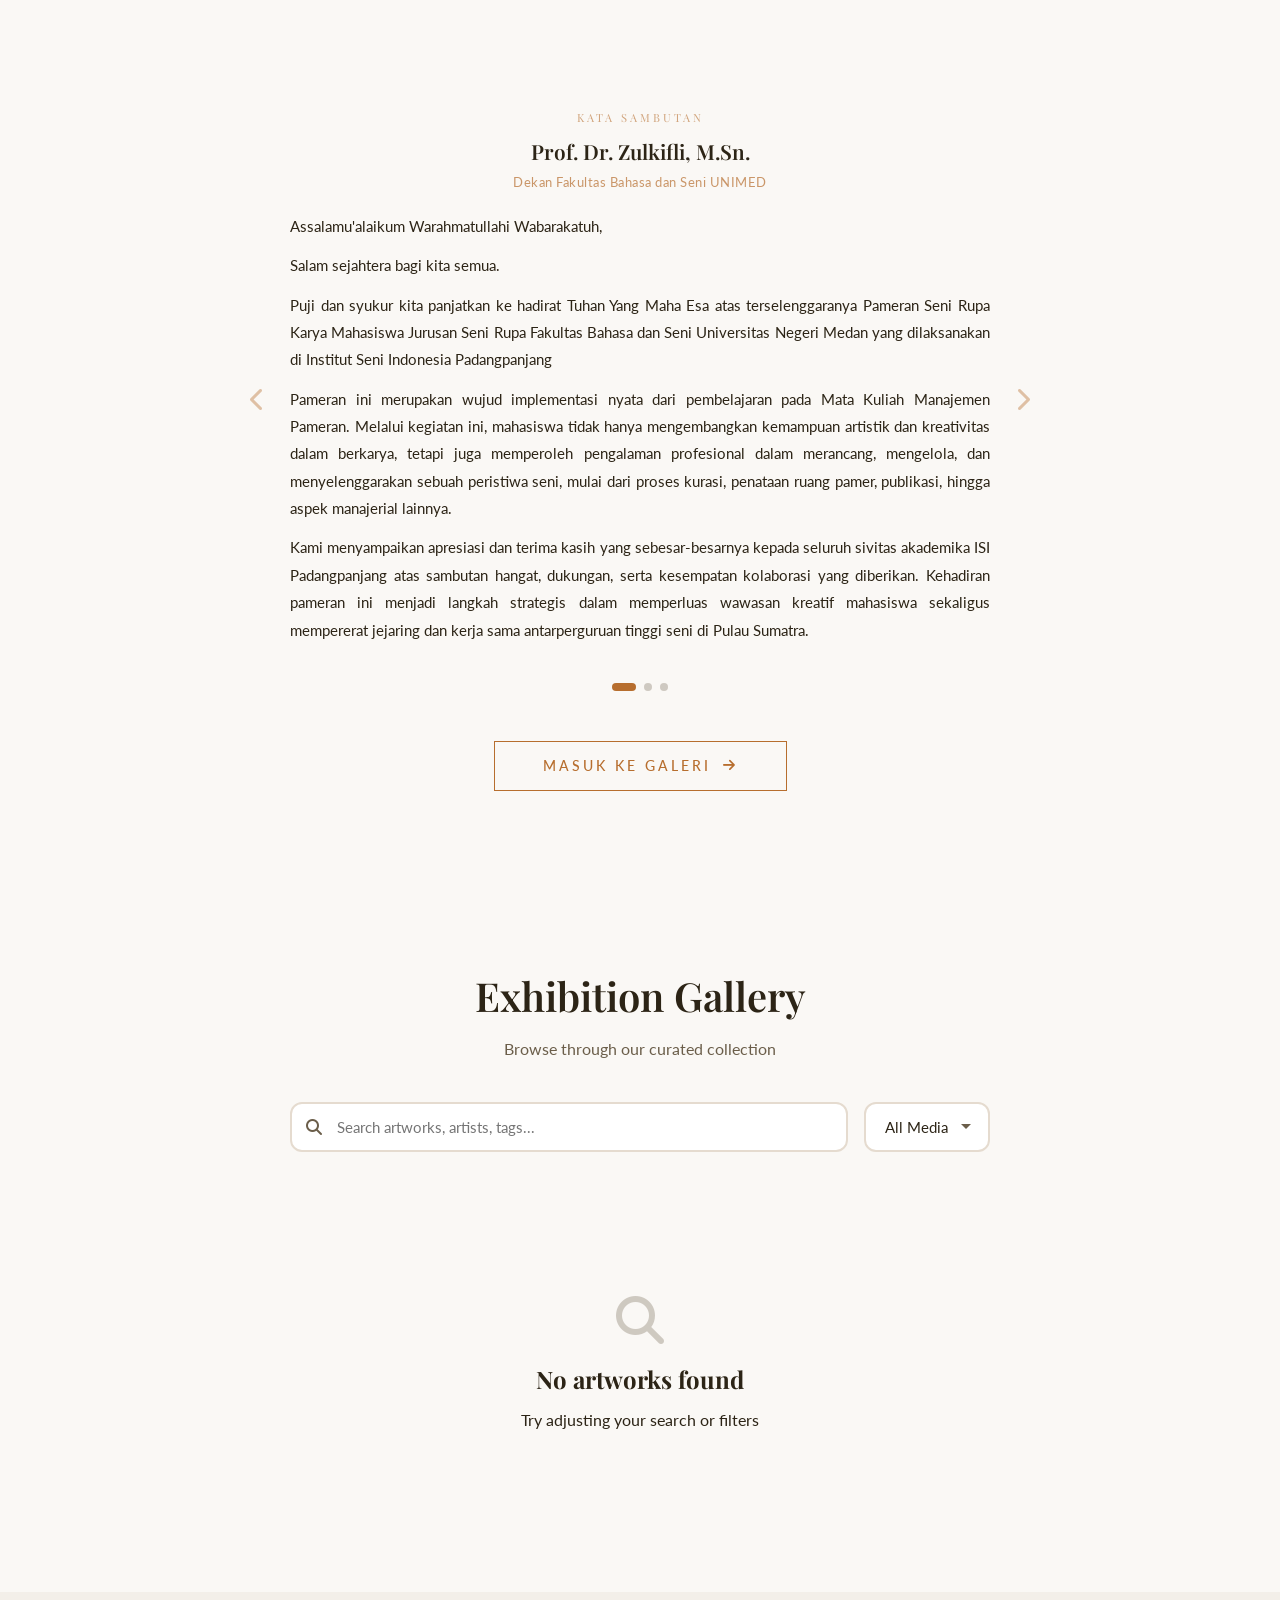
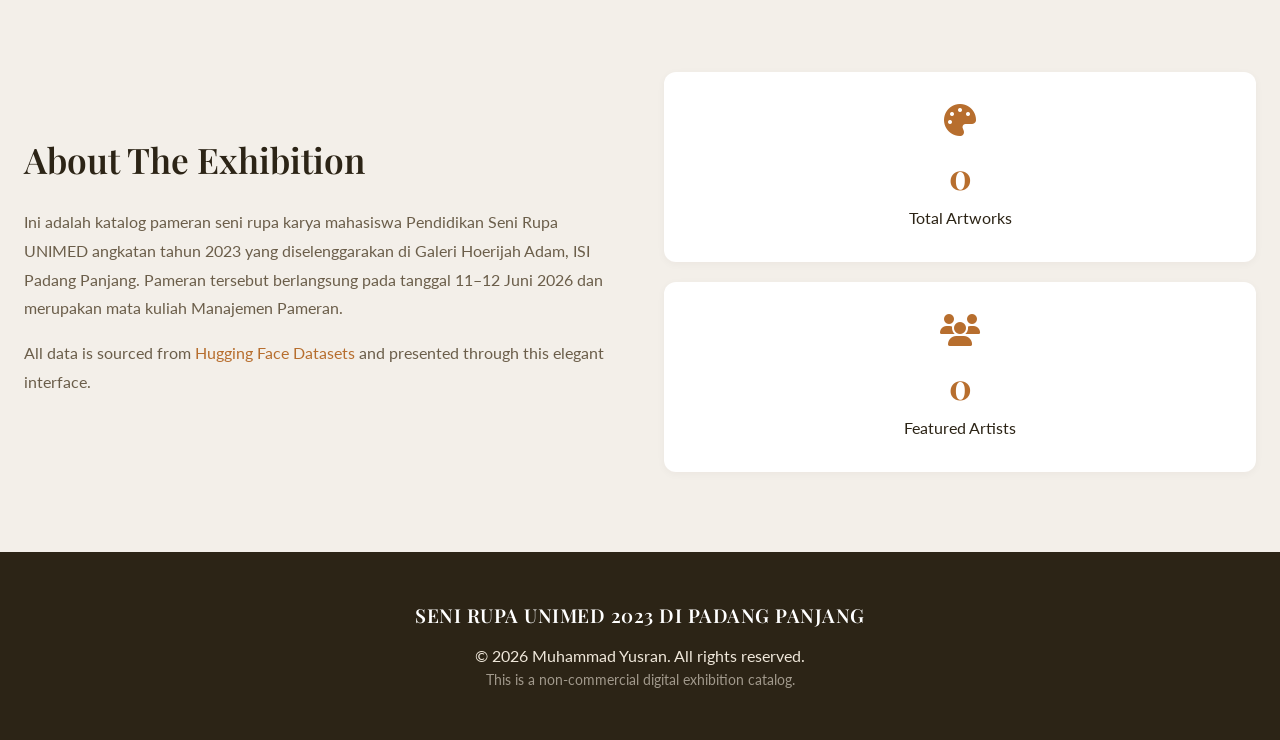
==== commit 71d9c44e: "preloader ganti jadi carousel 3 kata sambutan (sliding, looping)" ====
--- a/index.html
+++ b/index.html
@@ -15,18 +15,69 @@
     <!-- Preloader -->
     <div id="preloader">
         <div class="preloader-inner">
-            <div class="preloader-quote">
-                <i class="fas fa-quote-right quote-icon"></i>
-                <p class="preloader-text">Catatan Calon Penjaga Nyala<br><br>
-                Karya ini lahir di sela tugas pedagogi, bukan studio profesional. Kami tidak mengejar kesempurnaan teknik, melainkan merekam pencarian tulus tentang Nusantara melalui ingatan dan kriya sederhana.<br><br>
-                Jangan bertanya seberapa mahir karya ini, tapi rasakan apa yang ingin dibagikan hatinya. Di balik ketidakteraturan garis ini, ada denyut jujur calon guru yang sedang belajar menyulut api ilmu. Sebab mengajar, seperti seni, adalah keberanian memberi meski tak sempurna.<br><br>
-                Selamat menjelajah.</p>
-                <i class="fas fa-quote-left quote-icon" style="bottom: -10px; top: auto;"></i>
+            <div class="carousel">
+                <div class="carousel-track">
+                    <div class="carousel-slide active">
+                        <h3 class="slide-heading">Kata Sambutan</h3>
+                        <h4 class="slide-name">Prof. Dr. Zulkifli, M.Sn.</h4>
+                        <p class="slide-title">Dekan Fakultas Bahasa dan Seni UNIMED</p>
+                        <div class="slide-text">
+                            <p>Assalamu'alaikum Warahmatullahi Wabarakatuh,</p>
+                            <p>Salam sejahtera bagi kita semua.</p>
+                            <p>Puji dan syukur kita panjatkan ke hadirat Tuhan Yang Maha Esa atas terselenggaranya Pameran Seni Rupa Karya Mahasiswa Jurusan Seni Rupa Fakultas Bahasa dan Seni Universitas Negeri Medan yang dilaksanakan di Institut Seni Indonesia Padangpanjang</p>
+                            <p>Pameran ini merupakan wujud implementasi nyata dari pembelajaran pada Mata Kuliah Manajemen Pameran. Melalui kegiatan ini, mahasiswa tidak hanya mengembangkan kemampuan artistik dan kreativitas dalam berkarya, tetapi juga memperoleh pengalaman profesional dalam merancang, mengelola, dan menyelenggarakan sebuah peristiwa seni, mulai dari proses kurasi, penataan ruang pamer, publikasi, hingga aspek manajerial lainnya.</p>
+                            <p>Kami menyampaikan apresiasi dan terima kasih yang sebesar-besarnya kepada seluruh sivitas akademika ISI Padangpanjang atas sambutan hangat, dukungan, serta kesempatan kolaborasi yang diberikan. Kehadiran pameran ini menjadi langkah strategis dalam memperluas wawasan kreatif mahasiswa sekaligus mempererat jejaring dan kerja sama antarperguruan tinggi seni di Pulau Sumatra.</p>
+                            <p>Penyelenggaraan pameran ini membuktikan bahwa kerja keras, dedikasi, dan kolaborasi yang baik antara mahasiswa, dosen, serta berbagai pihak pendukung mampu menghadirkan ruang apresiasi seni yang berkualitas. Seni tidak hanya berbicara tentang keindahan karya, tetapi juga tentang kemampuan mengelola proses secara profesional untuk membangun ekosistem kreatif yang berkelanjutan.</p>
+                            <p>Saya menyampaikan penghargaan yang setinggi-tingginya kepada dosen pembimbing, panitia, dan seluruh mahasiswa yang telah bekerja dengan penuh komitmen sehingga kegiatan ini dapat terlaksana dengan baik. Kepada para pengunjung, kami mengucapkan selamat menikmati dan mengapresiasi karya-karya terbaik yang ditampilkan. Semoga pameran beserta katalog ini dapat memberikan inspirasi, memperkaya wawasan, serta memperkuat kecintaan kita terhadap seni dan budaya.</p>
+                            <p>Selamat dan sukses atas terselenggaranya pameran ini.</p>
+                            <p>Wassalamu'alaikum Warahmatullahi Wabarakatuh.</p>
+                        </div>
+                    </div>
+                    <div class="carousel-slide">
+                        <h3 class="slide-heading">Kata Sambutan</h3>
+                        <h4 class="slide-name">Dr. Riswel Zam, S.Sn., M.Sn.</h4>
+                        <p class="slide-title">Dekan Fakultas Seni Rupa dan Desain ISI Padangpanjang</p>
+                        <div class="slide-text">
+                            <p>Assalamualaikum Warahmatullahi Wabarakatuh,</p>
+                            <p>Puji dan syukur senantiasa kita panjatkan ke hadirat Allah SWT atas segala limpahan rahmat, karunia, dan kesempatan yang diberikan kepada kita semua sehingga kegiatan Pameran Mata Kuliah Manajemen Pameran Jurusan Pendidikan Seni Rupa Universitas Negeri Medan dapat terselenggara dengan baik di Institut Seni Indonesia Padangpanjang. Shalawat dan salam semoga senantiasa tercurah kepada Nabi Muhammad SAW yang menjadi teladan dalam pengembangan peradaban, ilmu pengetahuan, dan nilai-nilai kemanusiaan.</p>
+                            <p>Atas nama sivitas akademika Institut Seni Indonesia Padangpanjang, khususnya Fakultas Seni Rupa dan Desain, kami menyampaikan apresiasi dan penghargaan yang setinggi-tingginya kepada Jurusan Pendidikan Seni Rupa Universitas Negeri Medan atas kepercayaan yang diberikan kepada ISI Padangpanjang sebagai mitra sekaligus tuan rumah penyelenggaraan pameran ini. Kehadiran pameran bertajuk Kalanusa Art Exhibition yang diselenggarakan pada tanggal 11–12 Juni 2026 di Ruang Pameran Gedung Pertunjukan Hoerijah Adam merupakan momentum yang sangat berarti dalam memperkuat jejaring akademik dan kerja sama antarlembaga pendidikan seni di Sumatera.</p>
+                            <p>Pameran ini memiliki makna yang lebih luas daripada sekadar ruang presentasi karya. Sebagai bagian dari implementasi Mata Kuliah Manajemen Pameran, kegiatan ini merupakan wujud pembelajaran berbasis praktik yang memberikan pengalaman nyata kepada mahasiswa dalam merancang, mengelola, dan menyelenggarakan sebuah perhelatan seni rupa secara profesional. Mahasiswa tidak hanya dituntut menghasilkan karya yang berkualitas, tetapi juga belajar mengenai perencanaan program, pengelolaan ruang pamer, kuratorial, publikasi, dokumentasi, hingga evaluasi kegiatan. Dengan demikian, pameran menjadi laboratorium akademik yang mengintegrasikan pengetahuan, keterampilan, kreativitas, dan kerja kolaboratif.</p>
+                            <p>Karya-karya yang ditampilkan dalam pameran ini; mulai dari seni lukis, seni grafis, batik, hingga seni ukir tentunya merepresentasikan capaian proses pembelajaran sekaligus keberagaman ekspresi artistik mahasiswa. Di dalam setiap karya terkandung gagasan, pengalaman, refleksi, dan respons kreatif terhadap berbagai realitas yang mereka hadapi. Oleh karena itu, pameran bukan hanya menjadi sarana apresiasi publik, tetapi juga menjadi media dialog intelektual dan kultural yang mempertemukan pencipta karya dengan masyarakat.</p>
+                            <p>Di tengah perkembangan teknologi, arus informasi yang semakin cepat, dan perubahan lanskap budaya global, keberadaan pameran seni rupa tetap memiliki peran strategis sebagai ruang perjumpaan gagasan, pertukaran perspektif, dan penguatan identitas budaya. Melalui kegiatan seperti ini, mahasiswa dilatih untuk tidak hanya menjadi pencipta karya seni, tetapi juga menjadi insan kreatif yang mampu mengelola, mengomunikasikan, dan mempertanggungjawabkan praktik keseniannya dalam konteks masyarakat yang terus berubah.</p>
+                            <p>Kami memandang kegiatan ini sebagai bentuk nyata sinergi antara Universitas Negeri Medan dan Institut Seni Indonesia Padangpanjang dalam membangun ekosistem pendidikan seni yang lebih kuat. Kerja sama yang terjalin melalui pertukaran kunjungan, pameran, serta berbagai aktivitas akademik lainnya diharapkan dapat memperluas wawasan mahasiswa dan dosen, memperkaya pengalaman pembelajaran, serta mendorong lahirnya kolaborasi-kolaborasi kreatif yang berkelanjutan di masa mendatang.</p>
+                            <p>Pada kesempatan ini, kami mengucapkan terima kasih kepada Rektor Universitas Negeri Medan beserta jajaran pimpinan Fakultas Bahasa dan Seni, Ketua Jurusan Pendidikan Seni Rupa, dosen pembimbing, panitia pelaksana, mahasiswa peserta pameran, serta seluruh pihak yang telah berkontribusi dalam menyukseskan kegiatan ini. Kehadiran dan partisipasi semua pihak merupakan bukti bahwa pendidikan seni tidak dapat berkembang secara optimal tanpa semangat kolaborasi, saling belajar, dan saling menguatkan.</p>
+                            <p>Akhirnya, kami berharap pameran ini dapat memberikan manfaat yang luas, tidak hanya sebagai ajang apresiasi karya, tetapi juga sebagai sarana penguatan budaya akademik, pengembangan kompetensi profesional mahasiswa, serta kontribusi nyata dalam memajukan pendidikan dan ekosistem seni rupa di Sumatera dan Indonesia pada umumnya.</p>
+                            <p>Selamat berpameran dan selamat menikmati karya-karya terbaik yang dihadirkan dalam kegiatan ini.</p>
+                            <p>Wabillahi taufik wal hidayah, Wassalamualaikum Warahmatullahi Wabarakatuh.</p>
+                            <!-- <p class="slide-signature">Padangpanjang, 10 Juni 2026<br>Dekan,<br><br>Dr. Riswel Zam, S.Sn., M.Sn.</p> -->
+                        </div>
+                    </div>
+                    <div class="carousel-slide">
+                        <h3 class="slide-heading">Kata Sambutan</h3>
+                        <h4 class="slide-name">Dr. Agus Priyatno, M.Sn.</h4>
+                        <p class="slide-title">Kepala Jurusan Seni Rupa UNIMED</p>
+                        <div class="slide-text">
+                            <p>Assalamu'alaikum Wr. Wb.</p>
+                            <p>Salam Sejahtera, Salam Budaya.</p>
+                            <p>Selamat datang di ruang pameran seni rupa mahasiswa Jurusan Seni Rupa Universitas Negeri Medan yang diselenggarakan di Galeri Hoerijah Adam Institut Seni Indonesia (ISI) Padangpanjang.</p>
+                            <p>Pameran ini adalah laboratorium hidup sekaligus pembuktian dari mata kuliah Manajemen Pameran. Menjadi perupa yang tangguh di masa kini tidak cukup hanya dengan mahir menciptakan karya, tetapi juga harus bijak dan profesional dalam mengelolanya. Di sini, mahasiswa tidak hanya dituntut mahir berkarya di studio, tetapi juga harus cakap dalam mengorganisasi, mengkurasi, dan mengelolah sebuah peristiwa seni secara profesional di luar daerah.</p>
+                            <p>Dipilihnya ISI Padangpanjang sebagai tempat pameran untuk memperluas jejaring, menguji mentalitas kreatif, serta membangun dialog budaya antardua institusi seni di Sumatra. Terima kasih yang sebesar-besarnya kepada pihak ISI Padangpanjang atas sambutan hangat dan ruang kolaborasi yang luar biasa ini. Apresiasi dan rasa bangga saya sampaikan kepada dosen pembimbing serta seluruh mahasiswa yang telah bekerja keras menyukseskan pameran ini.</p>
+                            <p>Kepada para pengunjung, selamat mengapresiasi. Semoga sajian ini memberikan inspirasi dan ruang diskusi yang produktif bagi perkembangan seni rupa kita bersama.</p>
+                            <p>Wassalamu'alaikum Warahmatullahi Wabarakatuh.</p>
+                        </div>
+                    </div>
+                </div>
+                <button class="carousel-btn carousel-prev" aria-label="Sebelumnya"><i class="fas fa-chevron-left"></i></button>
+                <button class="carousel-btn carousel-next" aria-label="Selanjutnya"><i class="fas fa-chevron-right"></i></button>
+                <div class="carousel-dots">
+                    <span class="dot active" data-slide="0"></span>
+                    <span class="dot" data-slide="1"></span>
+                    <span class="dot" data-slide="2"></span>
+                </div>
             </div>
             <button class="preloader-btn" onclick="document.getElementById('preloader').classList.add('fade-out'); setTimeout(() => document.getElementById('preloader').style.display='none', 800);">
                 Masuk ke Galeri <i class="fas fa-arrow-right"></i>
             </button>
-            <div class="preloader-line"></div>
         </div>
     </div>
 
--- a/style.css
+++ b/style.css
@@ -65,74 +65,153 @@
 
 .preloader-inner {
     text-align: center;
-    max-width: 700px;
+    max-width: 800px;
+    width: 100%;
     position: relative;
 }
 
-.preloader-inner::before {
-    content: '';
+#preloader.fade-out {
+    opacity: 0;
+    pointer-events: none;
+}
+
+/* CAROUSEL */
+.carousel {
+    position: relative;
+    overflow: hidden;
+    margin-bottom: 30px;
+}
+
+.carousel-track {
+    display: flex;
+    transition: transform 0.5s cubic-bezier(0.4, 0, 0.2, 1);
+}
+
+.carousel-slide {
+    min-width: 100%;
+    padding: 0 40px;
+    box-sizing: border-box;
+    text-align: center;
+}
+
+.slide-heading {
+    font-family: var(--font-display);
+    font-size: 0.7rem;
+    letter-spacing: 3px;
+    text-transform: uppercase;
+    color: var(--accent);
+    opacity: 0.6;
+    margin-bottom: 8px;
+    font-weight: 400;
+}
+
+.slide-name {
+    font-family: var(--font-display);
+    font-size: 1.3rem;
+    color: var(--text-primary);
+    margin-bottom: 4px;
+    font-weight: 600;
+}
+
+.slide-title {
+    font-family: var(--font-body);
+    font-size: 0.8rem;
+    color: var(--accent);
+    opacity: 0.7;
+    margin-bottom: 20px;
+    letter-spacing: 0.5px;
+}
+
+.slide-text {
+    text-align: justify;
+    font-family: var(--font-body);
+    font-size: 0.95rem;
+    line-height: 1.8;
+    color: var(--text-primary);
+    max-height: 50vh;
+    overflow-y: auto;
+    padding: 0 10px;
+    scrollbar-width: thin;
+    scrollbar-color: var(--accent) transparent;
+}
+
+.slide-text::-webkit-scrollbar {
+    width: 4px;
+}
+
+.slide-text::-webkit-scrollbar-thumb {
+    background: var(--accent);
+    border-radius: 2px;
+}
+
+.slide-text p {
+    margin-bottom: 12px;
+}
+
+.slide-text p:last-child {
+    margin-bottom: 0;
+}
+
+.slide-signature {
+    margin-top: 20px;
+    text-align: right;
+    font-style: italic;
+    opacity: 0.7;
+}
+
+.carousel-btn {
     position: absolute;
-    top: -60px;
-    left: 50%;
-    transform: translateX(-50%);
-    width: 1px;
-    height: 40px;
-    background: linear-gradient(to bottom, transparent, var(--accent));
-    opacity: 0.5;
-}
-
-.preloader-quote {
-    position: relative;
-    margin-bottom: 40px;
-    padding: 0 20px;
-    max-width: 100%;
-}
-
-.quote-icon {
-    font-size: 1.8rem;
+    top: 50%;
+    transform: translateY(-50%);
+    background: none;
+    border: none;
     color: var(--accent);
+    font-size: 1.5rem;
+    cursor: pointer;
+    padding: 10px;
+    opacity: 0.4;
+    transition: opacity 0.3s ease;
+    z-index: 2;
+}
+
+.carousel-btn:hover {
+    opacity: 1;
+}
+
+.carousel-prev {
+    left: 0;
+}
+
+.carousel-next {
+    right: 0;
+}
+
+.carousel-dots {
+    display: flex;
+    justify-content: center;
+    gap: 8px;
+    margin-top: 20px;
+}
+
+.dot {
+    width: 8px;
+    height: 8px;
+    border-radius: 50%;
+    background: var(--text-secondary);
     opacity: 0.3;
-    position: absolute;
-    top: -10px;
-}
-
-.quote-icon:first-child {
-    left: 0;
-}
-
-.quote-icon:last-child {
-    right: 0;
-}
-
-.preloader-text {
-    font-family: var(--font-display);
-    font-size: 1.1rem;
-    line-height: 2;
-    color: var(--text-primary);
-    font-weight: 400;
-    font-style: italic;
-    opacity: 0;
-    animation: fadeInText 1.5s ease forwards;
-    text-align: justify;
-    letter-spacing: 0.3px;
-    max-width: 100%;
-    overflow-wrap: break-word;
-    word-break: break-word;
-}
-
-@keyframes fadeInText {
-    0% {
-        opacity: 0;
-        transform: translateY(20px);
-    }
-    100% {
-        opacity: 1;
-        transform: translateY(0);
-    }
+    cursor: pointer;
+    transition: all 0.3s ease;
+}
+
+.dot.active {
+    opacity: 1;
+    background: var(--accent);
+    width: 24px;
+    border-radius: 4px;
 }
 
 .preloader-btn {
-    margin-top: 40px;
+    margin-top: 20px;
     padding: 16px 48px;
     background: transparent;
     border: 1.5px solid var(--accent);
@@ -178,27 +257,6 @@
 
 .preloader-btn:hover i {
     transform: translateX(6px);
-}
-
-.preloader-line {
-    width: 60px;
-    height: 2px;
-    background: var(--accent);
-    margin: 30px auto 0;
-    opacity: 0;
-    animation: fadeInLine 1.5s ease 0.5s forwards;
-    border-radius: 2px;
-}
-
-@keyframes fadeInLine {
-    0% {
-        opacity: 0;
-        width: 0;
-    }
-    100% {
-        opacity: 0.6;
-        width: 60px;
-    }
 }
 
 #preloader.fade-out {
@@ -721,6 +779,19 @@
     display: block;
 }
 
+.modal-image-placeholder {
+    width: 100%;
+    min-height: 300px;
+    display: flex;
+    align-items: center;
+    justify-content: center;
+    font-family: var(--font-display);
+    font-size: 1.5rem;
+    color: var(--text-secondary);
+    opacity: 0.4;
+    background: var(--surface);
+}
+
 .modal-details {
     padding: 2rem;
 }
@@ -1055,13 +1126,18 @@
         padding: 0 0.5rem;
     }
 
-    .preloader-text {
+    .slide-text {
         font-size: 0.9rem;
         line-height: 1.7;
-    }
-
-    .preloader-quote {
-        padding: 0 10px;
+        max-height: 45vh;
+    }
+
+    .slide-name {
+        font-size: 1.1rem;
+    }
+
+    .carousel-slide {
+        padding: 0 30px;
     }
 
     .nav-links {
@@ -1240,9 +1316,26 @@
         line-height: 1.6;
     }
 
-    .preloader-text {
+    .slide-text {
         font-size: 0.8rem;
         line-height: 1.6;
+        max-height: 40vh;
+    }
+
+    .slide-name {
+        font-size: 1rem;
+    }
+
+    .slide-title {
+        font-size: 0.7rem;
+    }
+
+    .carousel-slide {
+        padding: 0 20px;
+    }
+
+    .carousel-btn {
+        font-size: 1.2rem;
     }
 
     .preloader-btn {
@@ -1251,10 +1344,6 @@
         letter-spacing: 1.5px;
     }
 
-    .preloader-line {
-        margin: 20px auto 0;
-    }
-
     .about-section {
         padding: 2.5rem 0;
     }
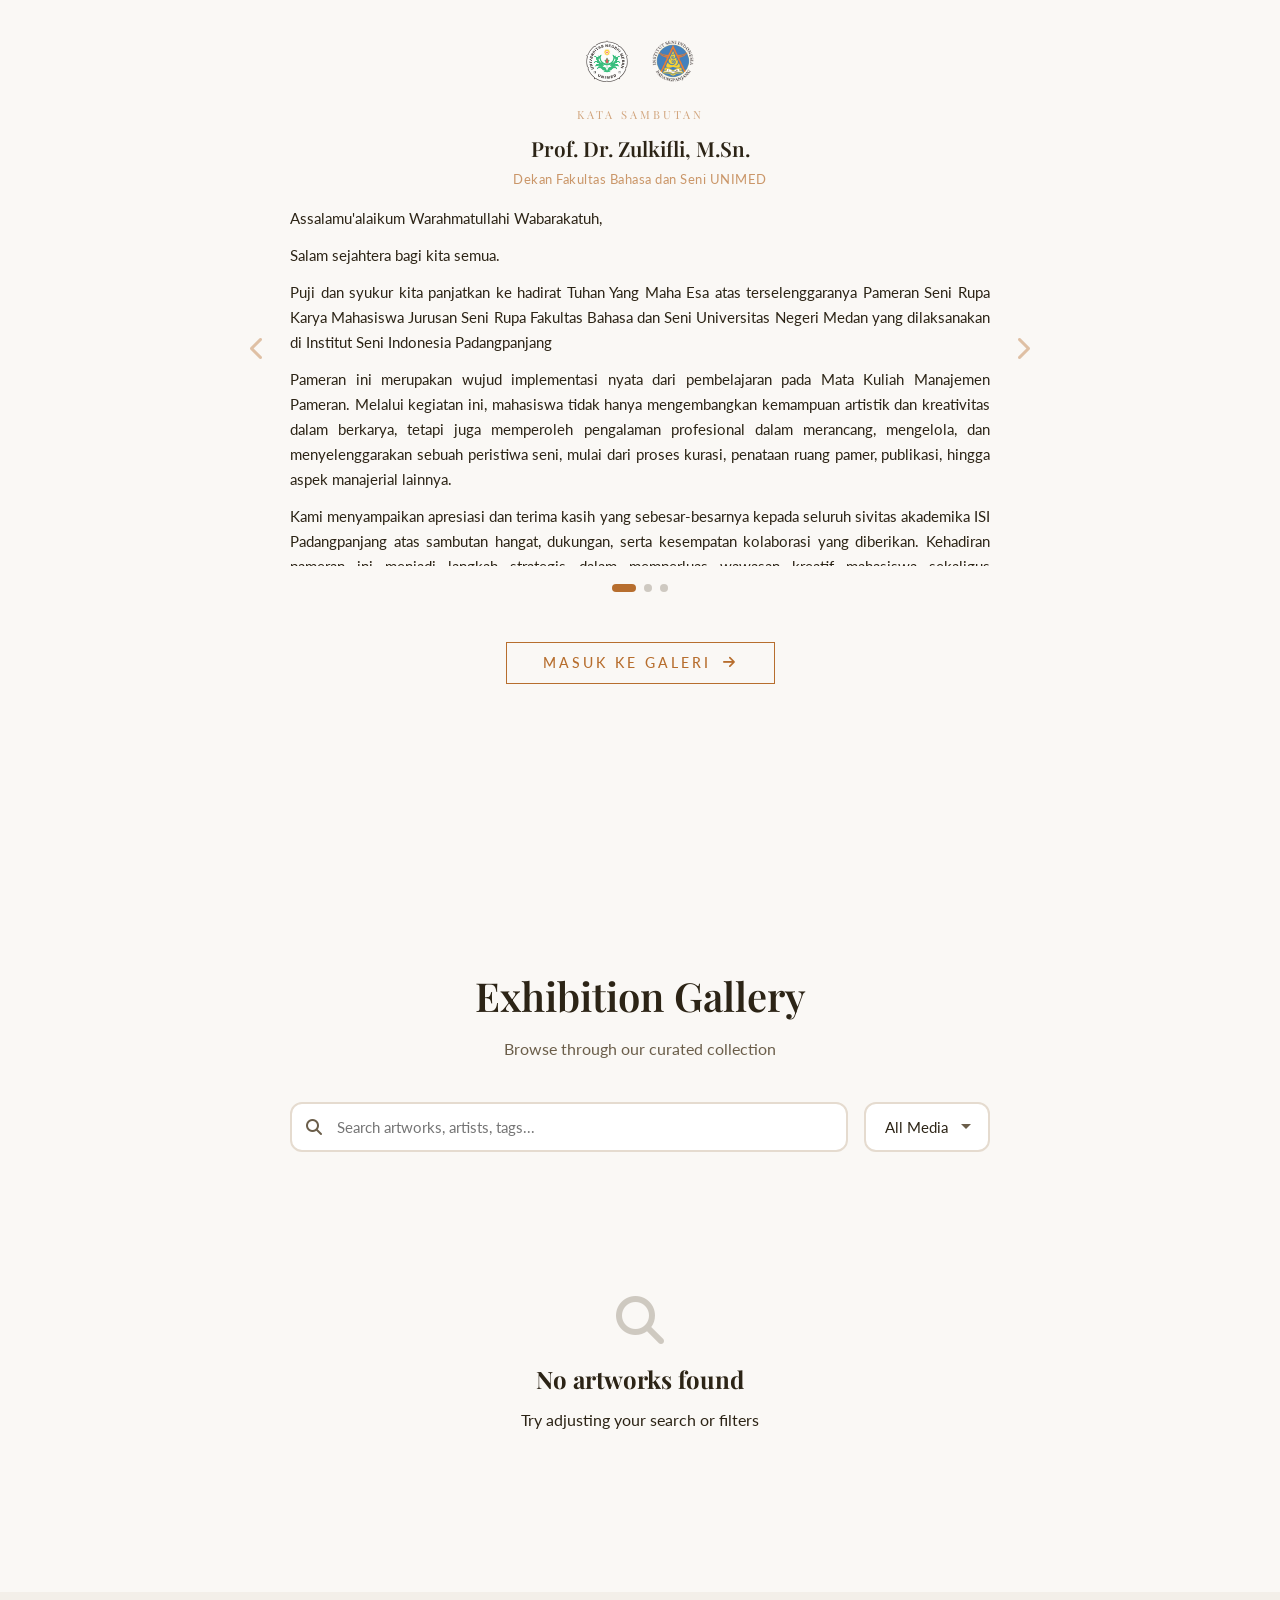
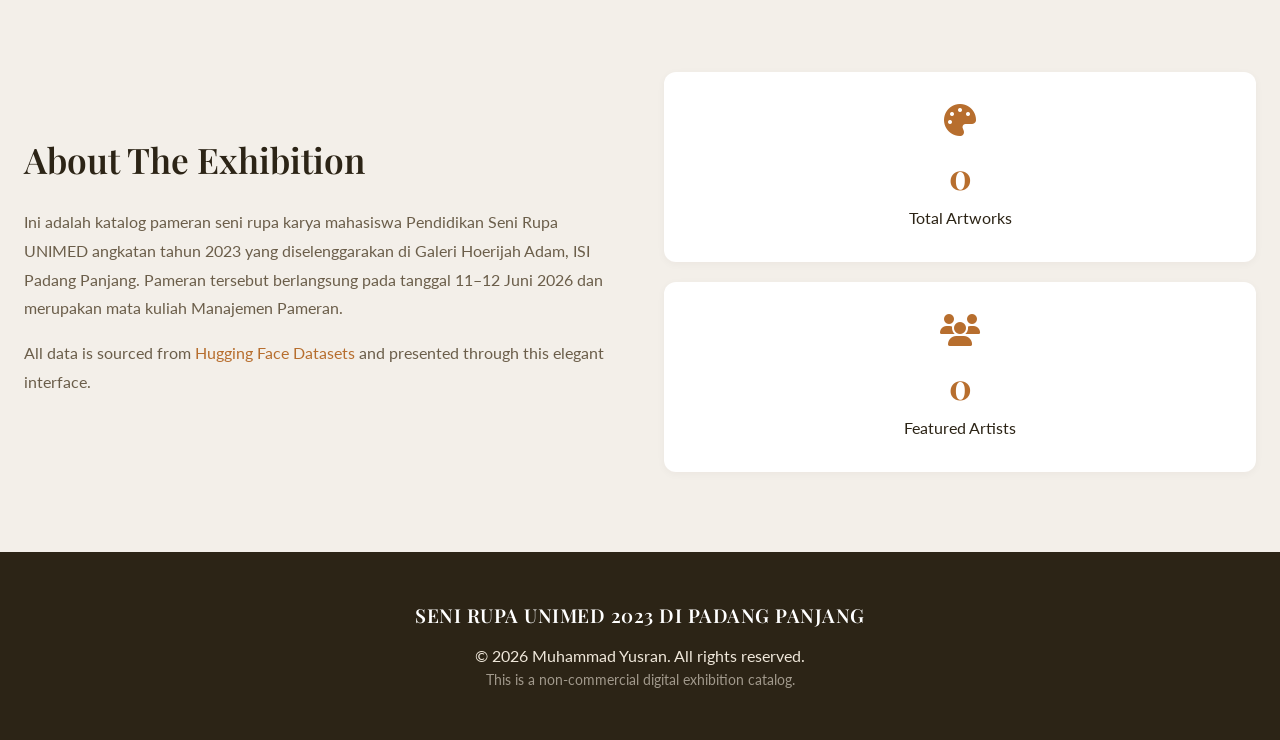
==== commit 72e82be8: "tambah logo UNIMED & ISI Padangpanjang di preloader, compact layout" ====
--- a/index.html
+++ b/index.html
@@ -15,6 +15,10 @@
     <!-- Preloader -->
     <div id="preloader">
         <div class="preloader-inner">
+            <div class="preloader-logos">
+                <img src="images/unimed.png" alt="Logo UNIMED" class="logo-img">
+                <img src="images/isi_padangpanjang.png" alt="Logo ISI Padangpanjang" class="logo-img">
+            </div>
             <div class="carousel">
                 <div class="carousel-track">
                     <div class="carousel-slide active">
--- a/style.css
+++ b/style.css
@@ -57,10 +57,11 @@
     background: var(--bg);
     z-index: 10000;
     display: flex;
-    align-items: center;
+    align-items: flex-start;
     justify-content: center;
     transition: opacity 0.8s cubic-bezier(0.4, 0, 0.2, 1);
-    padding: 2rem;
+    padding: 2.5rem 1.5rem;
+    overflow-y: auto;
 }
 
 .preloader-inner {
@@ -73,6 +74,21 @@
 #preloader.fade-out {
     opacity: 0;
     pointer-events: none;
+}
+
+/* PRELOADER LOGOS */
+.preloader-logos {
+    display: flex;
+    justify-content: center;
+    align-items: center;
+    gap: 24px;
+    margin-bottom: 24px;
+}
+
+.logo-img {
+    height: 42px;
+    width: auto;
+    opacity: 0.8;
 }
 
 /* CAROUSEL */
@@ -118,17 +134,17 @@
     font-size: 0.8rem;
     color: var(--accent);
     opacity: 0.7;
-    margin-bottom: 20px;
+    margin-bottom: 16px;
     letter-spacing: 0.5px;
 }
 
 .slide-text {
     text-align: justify;
     font-family: var(--font-body);
-    font-size: 0.95rem;
-    line-height: 1.8;
+    font-size: 0.92rem;
+    line-height: 1.7;
     color: var(--text-primary);
-    max-height: 50vh;
+    max-height: 40vh;
     overflow-y: auto;
     padding: 0 10px;
     scrollbar-width: thin;
@@ -190,7 +206,7 @@
     display: flex;
     justify-content: center;
     gap: 8px;
-    margin-top: 20px;
+    margin-top: 18px;
 }
 
 .dot {
@@ -212,7 +228,7 @@
 
 .preloader-btn {
     margin-top: 20px;
-    padding: 16px 48px;
+    padding: 12px 36px;
     background: transparent;
     border: 1.5px solid var(--accent);
     color: var(--accent);
@@ -1127,9 +1143,9 @@
     }
 
     .slide-text {
-        font-size: 0.9rem;
-        line-height: 1.7;
-        max-height: 45vh;
+        font-size: 0.88rem;
+        line-height: 1.6;
+        max-height: 40vh;
     }
 
     .slide-name {
@@ -1137,7 +1153,7 @@
     }
 
     .carousel-slide {
-        padding: 0 30px;
+        padding: 0 28px;
     }
 
     .nav-links {
@@ -1317,25 +1333,34 @@
     }
 
     .slide-text {
-        font-size: 0.8rem;
+        font-size: 0.78rem;
         line-height: 1.6;
-        max-height: 40vh;
+        max-height: 35vh;
     }
 
     .slide-name {
-        font-size: 1rem;
+        font-size: 0.95rem;
     }
 
     .slide-title {
-        font-size: 0.7rem;
+        font-size: 0.68rem;
     }
 
     .carousel-slide {
-        padding: 0 20px;
+        padding: 0 16px;
     }
 
     .carousel-btn {
         font-size: 1.2rem;
+    }
+
+    .logo-img {
+        height: 36px;
+    }
+
+    .preloader-logos {
+        gap: 16px;
+        margin-bottom: 18px;
     }
 
     .preloader-btn {
